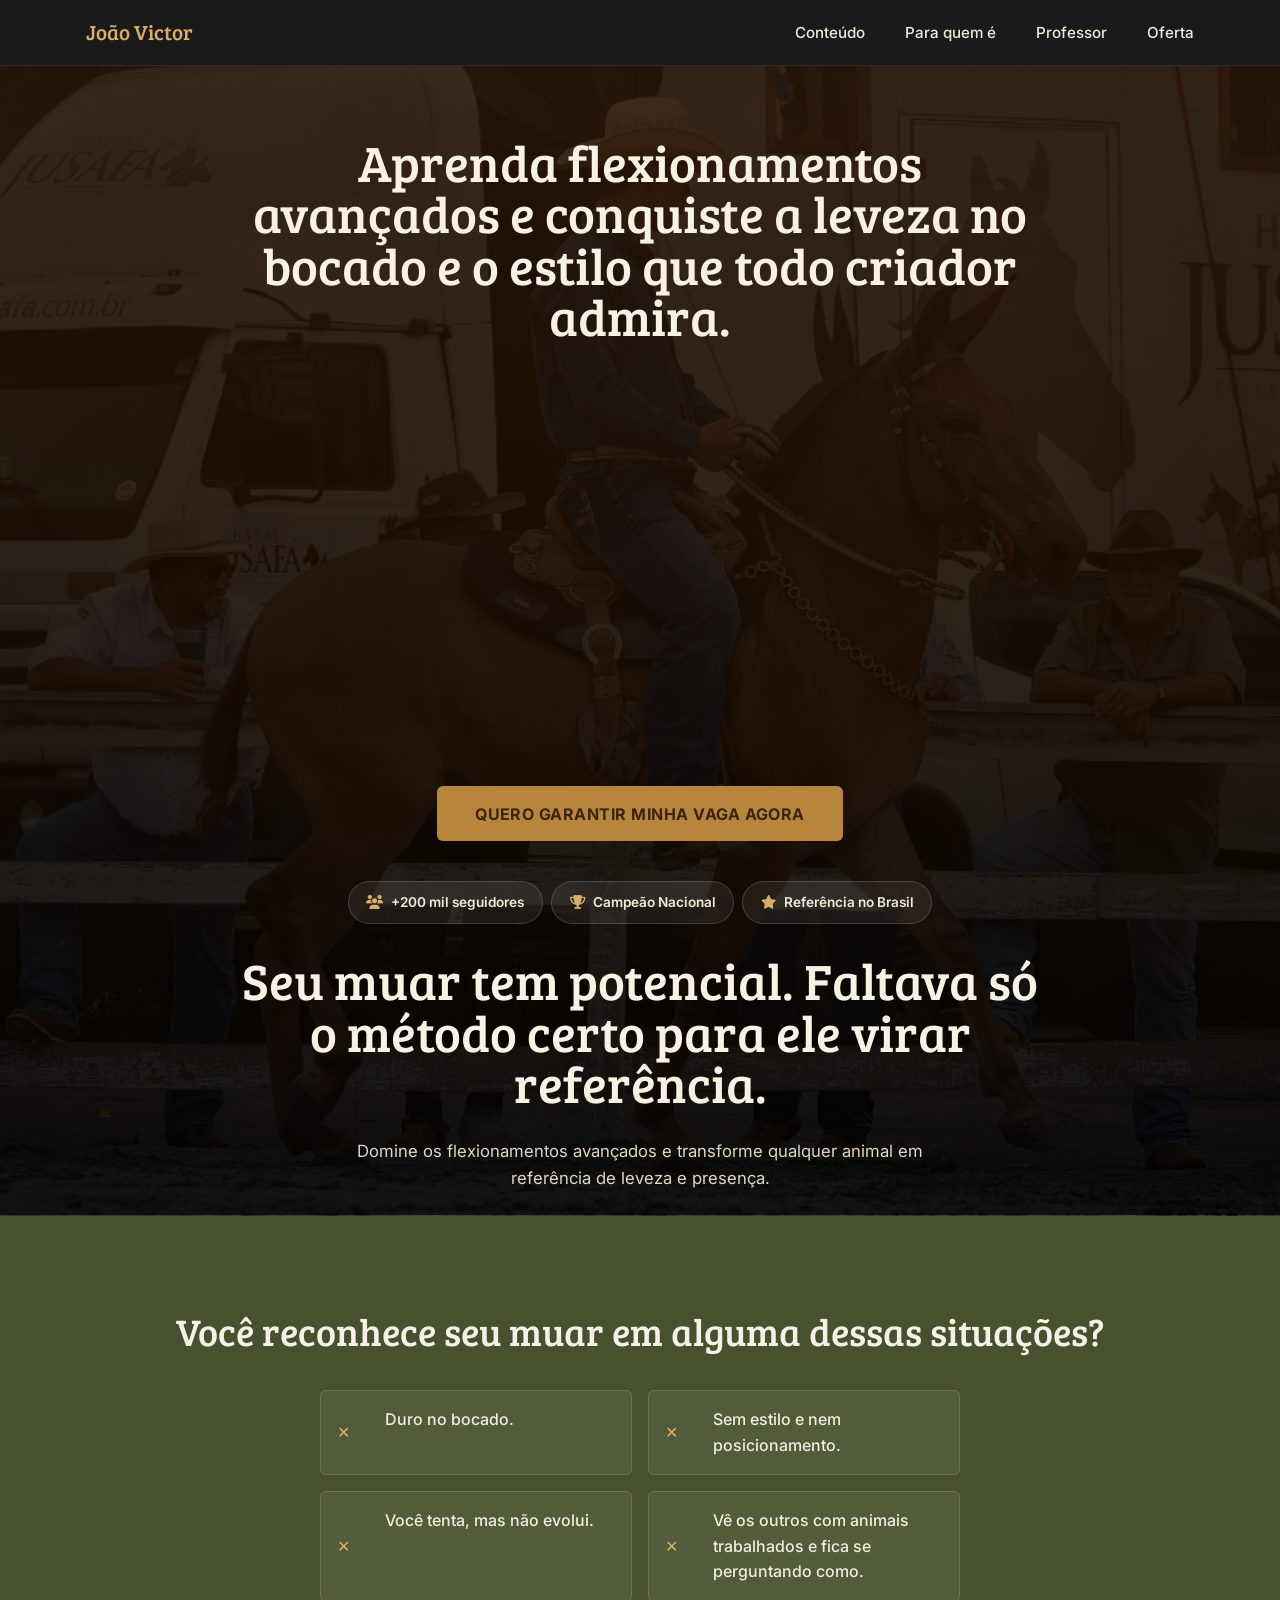
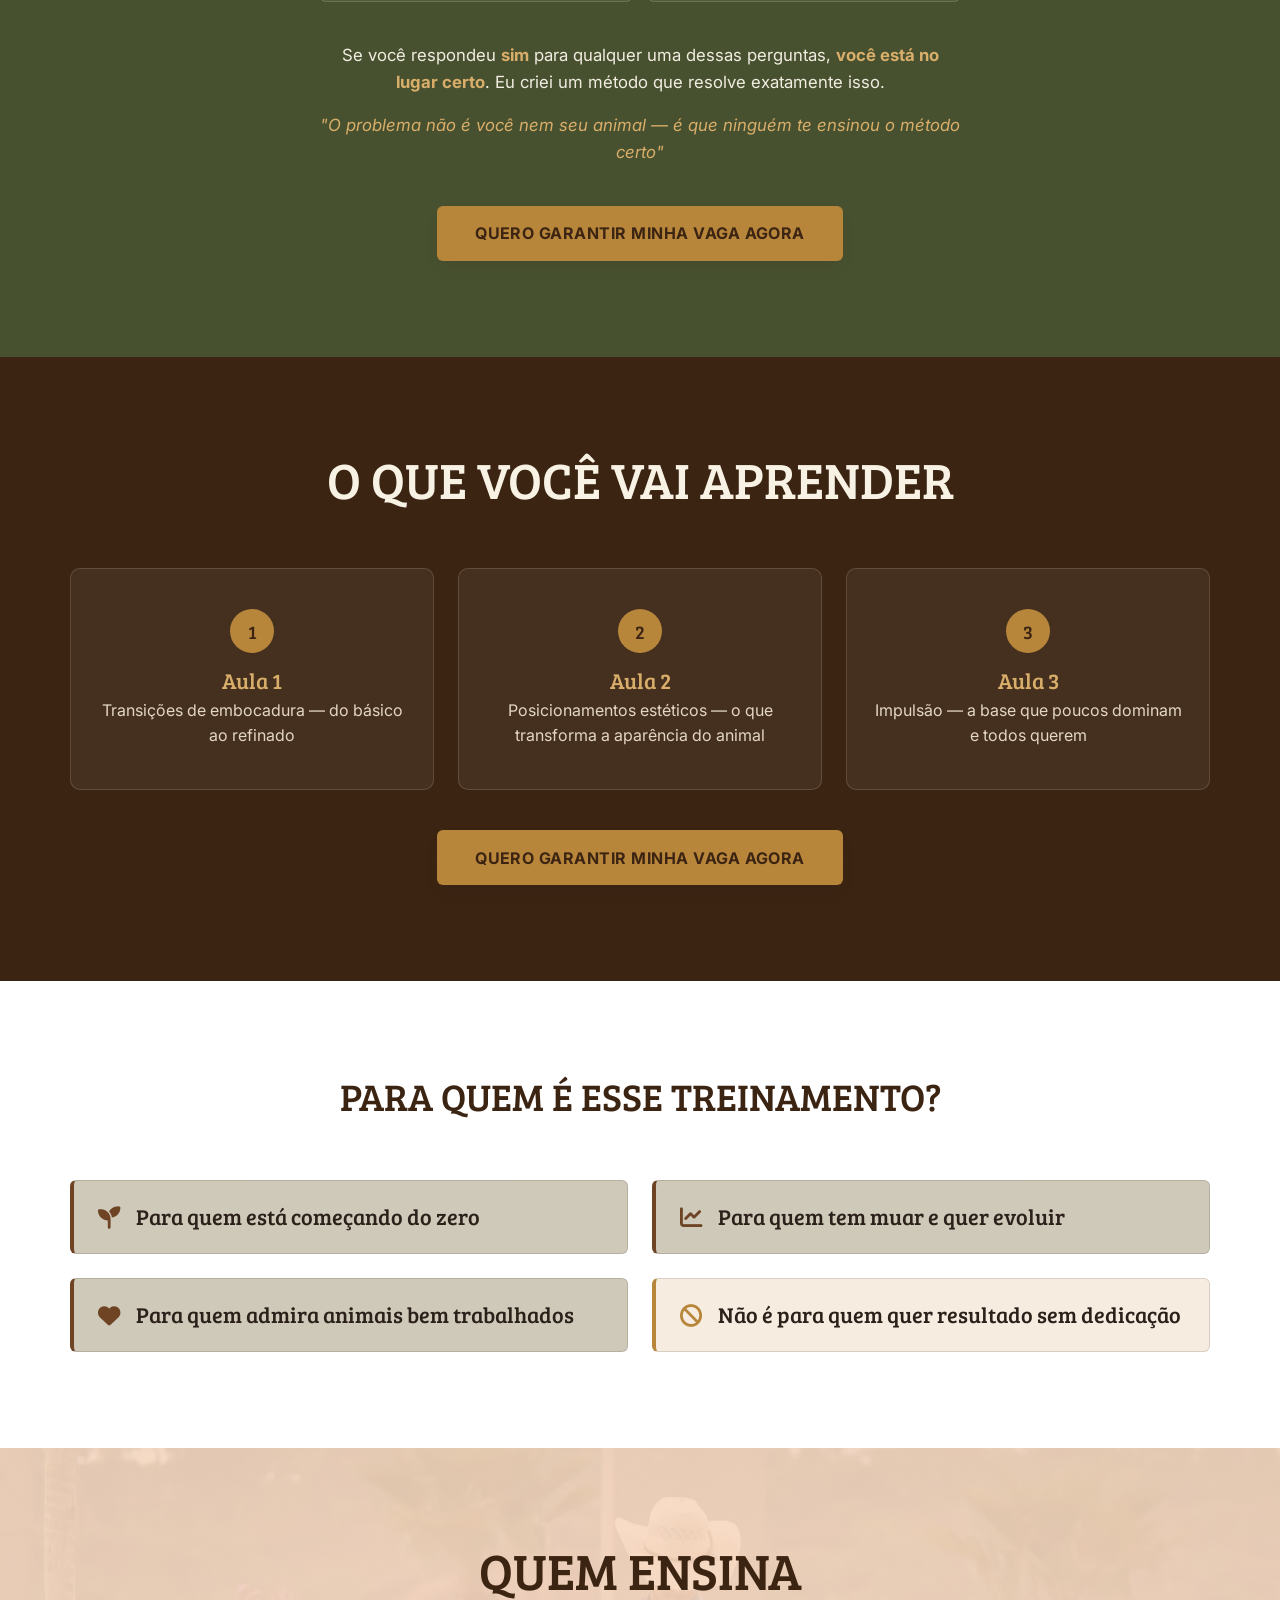
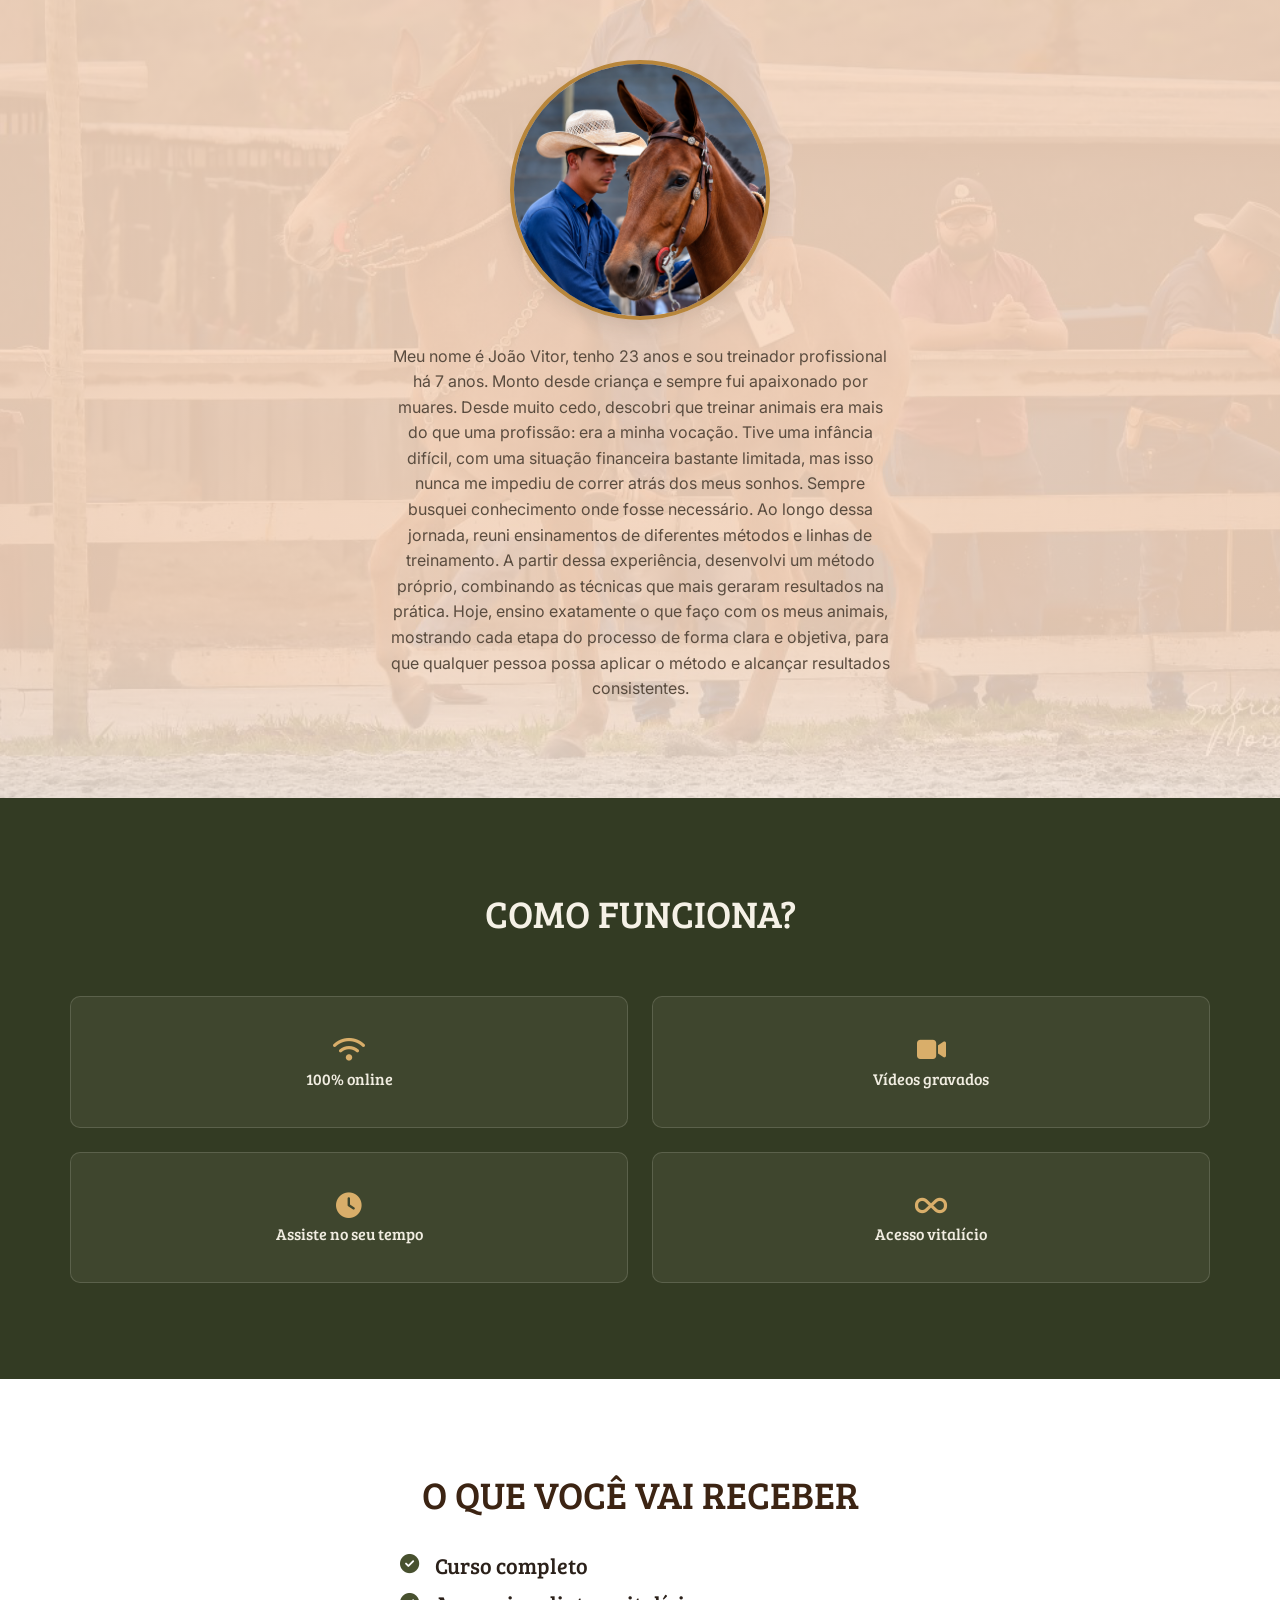
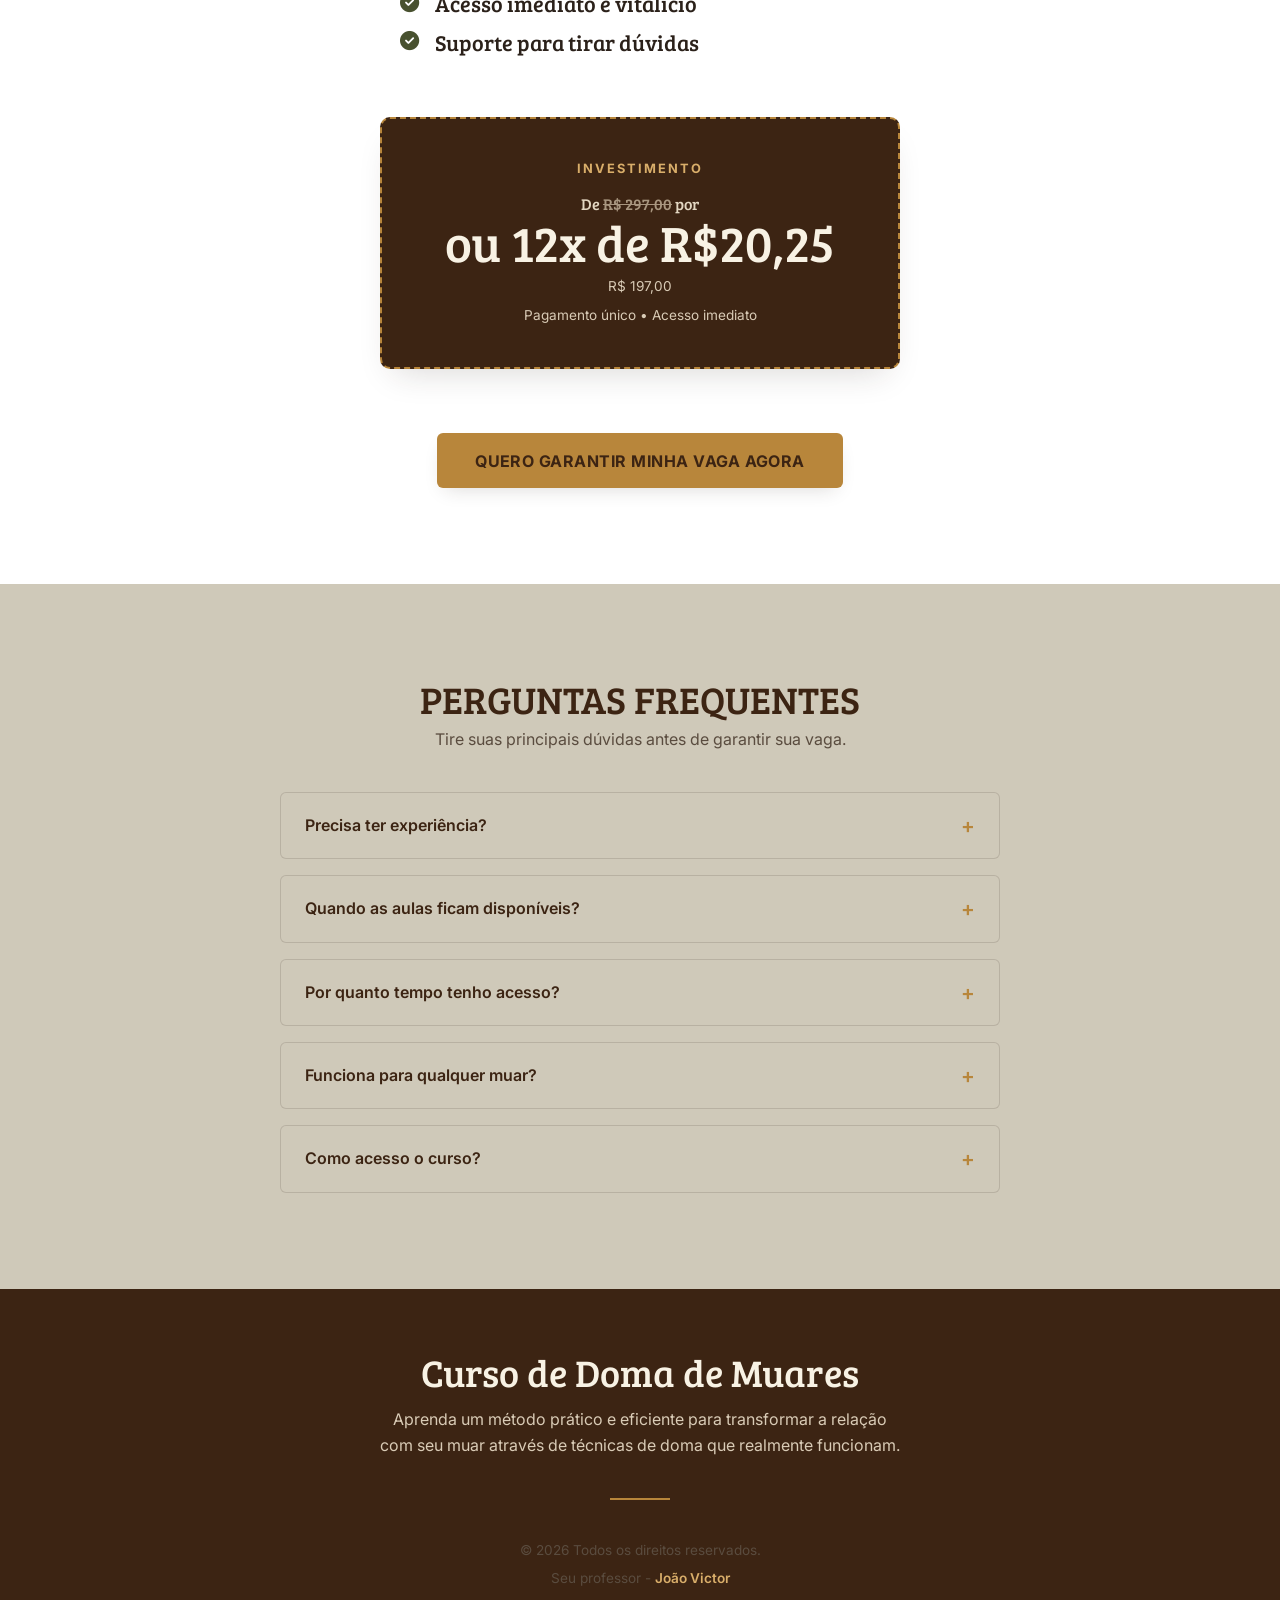
==== inicio/index.html @ e7dac936 "Renomeia pasta para inicio" ====
<!DOCTYPE html>
<html lang="pt-BR">
<head>
    <meta charset="UTF-8">
    <meta name="viewport" content="width=device-width, initial-scale=1.0">
    
    <!-- Meta Pixel Code -->
<script>
!function(f,b,e,v,n,t,s)
{if(f.fbq)return;n=f.fbq=function(){n.callMethod?
n.callMethod.apply(n,arguments):n.queue.push(arguments)};
if(!f._fbq)f._fbq=n;n.push=n;n.loaded=!0;n.version='2.0';
n.queue=[];t=b.createElement(e);t.async=!0;
t.src=v;s=b.getElementsByTagName(e)[0];
s.parentNode.insertBefore(t,s)}(window, document,'script',
'https://connect.facebook.net/en_US/fbevents.js');

fbq('init', '1268262688657595');
fbq('track', 'PageView');
</script>

<noscript>
<img height="1" width="1" style="display:none"
src="https://www.facebook.com/tr?id=1268262688657595&ev=PageView&noscript=1"/>
</noscript>
<!-- End Meta Pixel Code -->

    <title>EVOLUÇÃO DOS FLEXIONAMENTOS AVANÇADOS
</title>
    <link rel="preconnect" href="https://fonts.googleapis.com">
    <link rel="preconnect" href="https://fonts.gstatic.com" crossorigin>
    <link href="https://fonts.googleapis.com/css2?family=Bree+Serif&family=Inter:wght@400;500;600;700&display=swap" rel="stylesheet">
    <link rel="stylesheet" href="style.css">
    <script src="jv.js" defer></script>
    <link rel="stylesheet" href="https://cdnjs.cloudflare.com/ajax/libs/font-awesome/6.7.2/css/all.min.css">
</head>

<!-- PROJETO ORIGINAL -->

<body>

    <header>
        <nav class="navbar">
            <a href="#" class="logo">João Victor</a>

            <button class="menuBotao">
                <i class="fa-solid fa-bars"></i>
            </button>

            <ul class="menu">
                <li><a href="#conteudo">Conteúdo</a></li>
                <li><a href="#publico">Para quem é</a></li>
                <li><a href="#professor">Professor</a></li>
                <li><a href="#oferta">Oferta</a></li>
            </ul>
        </nav>       
    </header>

    <main>
        <!-- PRIMEIRA SESSÃO -->
        <section id="header">

            <h1>Aprenda flexionamentos avançados e conquiste a leveza no bocado e o estilo que todo criador admira.</h1>

            <iframe 
    width="560"
    height="315"
    src="https://www.youtube.com/embed/HtVXylpu36o?si=lAA9pF9Z-esgSmFX"
    title="YouTube video player"
    frameborder="0"
    allow="accelerometer; autoplay; clipboard-write; encrypted-media; gyroscope; picture-in-picture; web-share"
    referrerpolicy="strict-origin-when-cross-origin"
    allowfullscreen>
</iframe>

            <button class="botao"><a href="https://payfast.greenn.com.br/redirect/282003" target="_blank" rel="noopener noreferrer">QUERO GARANTIR MINHA VAGA AGORA</a></button>

            <ul id="conquistas">
                <li class="autoridade">
                    <i class="fa-solid fa-users"></i>
                    +200 mil seguidores
                </li>

                <li class="autoridade">
                    <i class="fa-solid fa-trophy"></i>
                    Campeão Nacional
                </li>

                <li class="autoridade">
                    <i class="fa-solid fa-star"></i>
                    Referência no Brasil
                </li>
            </ul>

            <h1>Seu muar tem potencial. Faltava só o método certo para ele virar referência.</h1>

            <p>Domine os flexionamentos avançados e transforme qualquer animal em referência de leveza e presença.</p>
        </section>

        <!-- SEGUNDA SESSÃO -->
        <section id="dor">
            <h2>Você reconhece seu muar em alguma dessas situações?</h2>

            <div>
                <ul id="dores">
                    <li class="dores">Duro no bocado.</li>
                    <li class="dores">Sem estilo e nem posicionamento.</li>
                    <li class="dores">Você tenta, mas não evolui.</li>
                    <li class="dores">Vê os outros com animais trabalhados e fica se perguntando como.</li>
                </ul>

                <p class="se">Se você respondeu <strong class="forte">sim</strong> para qualquer uma dessas perguntas, <strong class="forte">você está no lugar certo</strong>. Eu criei um método que resolve exatamente isso.</p>

                <P class="se">"O problema não é você nem seu animal — é que ninguém te ensinou o método certo"</P>

                <button class="botao"><a href="https://payfast.greenn.com.br/redirect/282003" target="_blank" rel="noopener noreferrer">QUERO GARANTIR MINHA VAGA AGORA</a></button>

            </div>
        </section>

        <!-- SESSÃO 3 -->
         

         <!-- SESSÃO 4 -->
          <section id="conteudo">
            <h1>O QUE VOCÊ VAI APRENDER</h1>

            <!-- <p>Lorem ipsum dolor sit amet consectetur adipisicing elit. Laborum nisi dolorum dolore officia quia tenetur saepe ex repudiandae possimus ea, repellat est sequi iusto commodi mollitia hic praesentium dicta inventore.</p> -->

            <ul id="conteudoCurso">
                <li class="conteudo">
                    <h3>Aula 1</h3>
                    <p>Transições de embocadura — do básico ao refinado</p>
                </li>

                <li class="conteudo">
                    <h3>Aula 2</h3>
                    <p>Posicionamentos estéticos — o que transforma a aparência do animal</p>
                
                <li class="conteudo">
                    <h3>Aula 3</h3>
                    <p>Impulsão — a base que poucos dominam e todos querem</p>
                </li>

                <!-- <h1>E o resultado no seu muar vai ser:</h1>

                <li class="conteudo">
                    
                    <p>Leveza no bocado — respondendo ao mínimo toque</p>
                </li>

                <li class="conteudo">
                    
                    <p>Estilo — aquele que você sempre invejou nos outros</p>
                </li> -->

            </ul>

            <button class="botao"><a href="https://payfast.greenn.com.br/redirect/282003" target="_blank" rel="noopener noreferrer">QUERO GARANTIR MINHA VAGA AGORA</a></button>
          </section>

          <!-- SESSÃO 5 -->
        <section id="publico">
            <h2>PARA QUEM É ESSE TREINAMENTO?</h2>

            <ul class="listaPublico">
                <li class="publicoAlvo">

                    <i class="fa-solid fa-seedling"></i>

                    <div class="cabecalhoPublico">
                        <h3>Para quem está começando do zero</h3>
                        
                    </div>
                </li>

                <li class="publicoAlvo">

                    <i class="fa-solid fa-chart-line"></i>

                    <div class="cabecalhoPublico">
                        <h3>Para quem tem muar e quer evoluir</h3>
                        
                    </div>
                </li>

                <li class="publicoAlvo">

                    <i class="fa-solid fa-heart"></i>

                    <div class="cabecalhoPublico">
                        <h3>Para quem admira animais bem trabalhados</h3>
                        
                    </div>
                </li>

                <li class="publicoAlvo">

                    <i class="fa-solid fa-ban"></i>

                    <div class="cabecalhoPublico">
                        <h3> Não é para quem quer resultado sem dedicação</h3>
                        
                    </div>
                </li>
            </ul>
        </section>

        <!-- SESSAO 6 -->
         <section id="professor">
            <h1>QUEM ENSINA</h1>

                <img src="fotos/fotoPerfil.png" alt="Foto do Professor João Victor..">

                <p>Meu nome é João Vitor, tenho 23 anos e sou treinador profissional há 7 anos. Monto desde criança e sempre fui apaixonado por muares. Desde muito cedo, descobri que treinar animais era mais do que uma profissão: era a minha vocação.

                Tive uma infância difícil, com uma situação financeira bastante limitada, mas isso nunca me impediu de correr atrás dos meus sonhos. Sempre busquei conhecimento onde fosse necessário.

                Ao longo dessa jornada, reuni ensinamentos de diferentes métodos e linhas de treinamento. A partir dessa experiência, desenvolvi um método próprio, combinando as técnicas que mais geraram resultados na prática.

                Hoje, ensino exatamente o que faço com os meus animais, mostrando cada etapa do processo de forma clara e objetiva, para que qualquer pessoa possa aplicar o método e alcançar resultados consistentes.</p>

         </section>

         <section id="comoFunciona">
         <h2>COMO FUNCIONA?</h2>

            <ul class="listaPublico2">
                <li class="publicoAlvo2">

                    <i class="fa-solid fa-wifi"></i>

                    <div class="cabecalhoPublico2">
                        <h3>100% online</h3>
                    </div>
                </li>

                <li class="publicoAlvo2">

                    <i class="fa-solid fa-video"></i>

                    <div class="cabecalhoPublico2">
                        <h3>Vídeos gravados</h3>
                        
                    </div>
                </li>

                <li class="publicoAlvo2">

                    <i class="fa-solid fa-clock"></i>

                    <div class="cabecalhoPublico2">
                        <h3>Assiste no seu tempo</h3>
                        
                    </div>
                </li>

                <li class="publicoAlvo2">

                    <i class="fa-solid fa-infinity"></i>

                    <div class="cabecalhoPublico2">
                        <h3> Acesso vitalício</h3>
                        
                    </div>
                </li>
            </ul>
        </section>

        <!-- SESSÃO 7 - OFERTA -->

        <section id="oferta">

    <h2>O QUE VOCÊ VAI RECEBER</h2>

    <ul id="listaOferta">
        <li class="ofertaConteudo">
            <i class="fa-solid fa-circle-check"></i>
            <h3>Curso completo</h3>
        </li>

        <li class="ofertaConteudo">
            <i class="fa-solid fa-circle-check"></i>
            <h3>Acesso imediato e vitalício</h3>
        </li>

        <li class="ofertaConteudo">
            <i class="fa-solid fa-circle-check"></i>
            <h3>Suporte para tirar dúvidas</h3>
        </li>
    </ul>

    <div class="preco">

        <p class="textoPreco">INVESTIMENTO</p>

        <h3>
            De <span class="precoAntigo">R$ 297,00</span>
            por
        </h3>

        <h1>ou 12x de R$20,25</h1>

        <p class="avista">R$ 197,00</p>

        <p class="avista">Pagamento único • Acesso imediato</p>

    </div>

    <button class="botao">
        <a href="https://payfast.greenn.com.br/redirect/282003" target="_blank" rel="noopener noreferrer">QUERO GARANTIR MINHA VAGA AGORA</a>
    </button>

</section>

<!-- SESSÃO 8 - FAQ -->

<section id="faq">

    <h2>PERGUNTAS FREQUENTES</h2>
    <p class="faqSubtitulo">
        Tire suas principais dúvidas antes de garantir sua vaga.
    </p>

    <div class="faqContainer">
        <details>
            <summary>Precisa ter experiência?</summary>
            <p>
                Não. Você não precisa ser um treinador profissional, mas é importante já ter uma noção básica de doma, pois este curso é focado na etapa de flexionamento, e não na iniciação do animal.
            </p>
        </details>

        <details>
            <summary>Quando as aulas ficam disponíveis?</summary>
            <p>
                As aulas são liberadas imediatamente após a confirmação da sua inscrição. Você receberá os dados de acesso por e-mail e também poderá assistir pelo aplicativo Greenn Club.
            </p>
        </details>

        <details>
            <summary>Por quanto tempo tenho acesso?</summary>
            <p>
                Você terá acesso ao curso por 1 ano, podendo assistir e revisar as aulas quantas vezes quiser, no seu ritmo.
            </p>
        </details>

        <details>
            <summary>Funciona para qualquer muar?</summary>
            <p>
                Sim. As técnicas podem ser aplicadas em muares e equinos. Durante o curso, você entenderá como adaptar o método às características de cada animal.
            </p>
        </details>

        <details>
            <summary>Como acesso o curso?</summary>
            <p>
                Após a confirmação da inscrição, você receberá um e-mail com todas as instruções de acesso. Também poderá acessar o conteúdo pelo aplicativo Greenn Club, disponível para celular.
            </p>
        </details>

    </div>

</section>

    <footer>
        <footer id="footer">

    <div class="footerContainer">

        <h2>Curso de Doma de Muares</h2>

        <p class="footerDescricao">
            Aprenda um método prático e eficiente para transformar a relação com seu muar através de técnicas de doma que realmente funcionam.
        </p>

        <div class="footerLinha"></div>

        <div class="footerRodape">

            <p>© 2026 Todos os direitos reservados.</p>

            <p>
                Seu professor - 
                <span>João Victor</span>
            </p>

        </div>

    </div>

</footer>
</footer>

    </footer>
    
</body>
</html>
---- inicio/style.css ----
@charset "UTF-8";

/* ==========================================================================
   LANDING PAGE — CURSO DE DOMA DE MUARES
   Identidade visual: couro, latão (fivela/troféu) e oliva de pasto,
   sobre um fundo tom "lona/pergaminho".
   ========================================================================== */

/* --------------------------------------------------------------------------
   1. RESET BÁSICO
   Zeramos margin/padding padrão do navegador e forçamos box-sizing: border-box
   em tudo, pra que padding e border NÃO somem à largura definida em width.
   Isso evita 90% dos "por que meu elemento estourou o container?" do dia a dia.
   -------------------------------------------------------------------------- */
*,
*::before,
*::after {
  box-sizing: border-box;
  margin: 0;
  padding: 0;
}

html {
  scroll-behavior: smooth;
}

/* Respeita quem desativou animações no sistema operacional (acessibilidade) */
@media (prefers-reduced-motion: reduce) {
  html {
    scroll-behavior: auto;
  }
  *,
  *::before,
  *::after {
    animation-duration: 0.01ms !important;
    transition-duration: 0.01ms !important;
  }
}

/* --------------------------------------------------------------------------
   2. TOKENS DE DESIGN (custom properties)
   Tudo que se repete no site nasce aqui. Trocar a identidade visual inteira
   deveria significar mexer só nesse bloco.
   -------------------------------------------------------------------------- */
:root {
  /* Paleta */
  --cor-fundo: #ffffff;          /* lona/pergaminho — fundo geral */ 
  --cor-fundo-card: #cfc9b9;     /* cartão levemente mais claro que o fundo */
  --cor-texto: #2b211a;          /* quase-preto quente, não #000 puro */
  --cor-texto-suave: #5a4c3f;

  --cor-couro: #6e4425;          /* marca — botões, títulos de destaque */
  --cor-couro-escuro: #3c2413;   /* seções escuras, header, footer */
  --cor-couro-claro: #8a5c37;

  --cor-latao: #b8863b;          /* fivela/troféu — accent, hover, ícones */
  --cor-latao-claro: #d9ae6a;

  --cor-oliva: #48512f;          /* pasto — seções secundárias */
  --cor-oliva-escura: #333b23;

  --cor-borda: rgba(43, 33, 26, 0.14);
  --cor-sombra: rgba(43, 33, 26, 0.18);

  /* Tipografia */
  --fonte-titulo: "Bree Serif", serif;
  --fonte-corpo: "Inter", system-ui, sans-serif;

  /* Escala de espaçamento (múltiplos de 4px — padrão de mercado) */
  --esp-1: 0.5rem;
  --esp-2: 1rem;
  --esp-3: 1.5rem;
  --esp-4: 2.5rem;
  --esp-5: 4rem;
  --esp-6: 6rem;

  /* Layout */
  --largura-maxima: 1140px;
  --raio: 10px;
  --raio-pequeno: 6px;
}

/* --------------------------------------------------------------------------
   3. ESTILOS GLOBAIS
   -------------------------------------------------------------------------- */
body {
  font-family: var(--fonte-corpo);
  background-color: var(--cor-fundo);
  color: var(--cor-texto);
  line-height: 1.6;
  -webkit-font-smoothing: antialiased;
}

h1,
h2,
h3 {
  font-family: var(--fonte-titulo);
  line-height: 1;
  font-weight: 400; /* Bree Serif já é "cheia", peso 700 fica pesado demais */
}

/* clamp(mínimo, ideal, máximo) = tipografia fluida.
   O navegador escolhe o valor "ideal" (baseado no viewport, vw),
   mas nunca deixa passar do mínimo nem do máximo.
   Resultado: título grande no desktop, legível no celular, sem media query. */
h1 {
  font-size: clamp(1.9rem, 4.5vw + 1rem, 3.2rem);
}

h2 {
  font-size: clamp(1.5rem, 3vw + 1rem, 2.4rem);
  text-align: center;
}

h3 {
  font-size: clamp(1.1rem, 1.5vw + 0.6rem, 1.4rem);
}

p {
  color: var(--cor-texto-suave);
}

img {
  max-width: 100%;
  display: block;
}

ul {
  list-style: none;
}

a {
  text-decoration: none;
  color: inherit;
}

/* Foco visível pra quem navega pelo teclado — item de acessibilidade
   que muita landing page profissional esquece. */
a:focus-visible,
button:focus-visible,
summary:focus-visible {
  outline: 3px solid var(--cor-latao);
  outline-offset: 3px;
}

section {
  padding: var(--esp-6) var(--esp-2);
}

/* Container central reutilizável — em vez de repetir max-width em cada
   seção, qualquer filho direto de <section> herda o alinhamento. */
section > * {
  max-width: var(--largura-maxima);
  margin-left: auto;
  margin-right: auto;
}

/* Elementos de grid/flex precisam sobrescrever o "width automático"
   do parágrafo acima — por isso redeclaramos width: 100% aqui. */
section ul,
section .faqContainer,
.preco {
  width: 100%;
}

/* --------------------------------------------------------------------------
   4. BOTÃO PRINCIPAL (.botao)
   Reaproveitado em 5 lugares da página — por isso é uma classe, não um id.
   -------------------------------------------------------------------------- */

/* @keyframes descreve os "quadros-chave" da animação: em 0% e 100%
   (início e fim, que são o mesmo estado — por isso o loop fica suave,
   sem "pulo"), o botão está no tamanho normal e com brilho fraco.
   Em 50% (meio do ciclo), ele cresce 3,5% e o brilho fica mais forte.
   O navegador interpola sozinho todos os quadros entre esses pontos. */
@keyframes pulsarBotao {
  0%,
  100% {
    transform: scale(1);
    box-shadow:
      0 8px 20px -8px var(--cor-sombra),
      0 0 0 0 rgba(184, 134, 59, 0.45);
  }
  50% {
    transform: scale(1.035);
    box-shadow:
      0 8px 20px -8px var(--cor-sombra),
      0 0 22px 6px rgba(184, 134, 59, 0.5);
  }
}

.botao {
  display: block;
  width: fit-content;
  margin: var(--esp-4) auto 0;
  padding: 1.1rem 2.4rem;
  background-color: var(--cor-latao);
  color: var(--cor-couro-escuro);
  font-family: var(--fonte-corpo);
  font-weight: 700;
  font-size: 1rem;
  letter-spacing: 0.03em;
  text-transform: uppercase;
  border: none;
  border-radius: var(--raio-pequeno);
  cursor: pointer;
  box-shadow: 0 8px 20px -8px var(--cor-sombra);
  transition: transform 0.15s ease, background-color 0.15s ease;

  /* nome-da-animação | duração | curva de aceleração | repetição.
     "infinite" mantém o loop rodando pra sempre, sem precisar de JS. */
  animation: pulsarBotao 2.4s ease-in-out infinite;
}

.botao:hover {
  background-color: var(--cor-latao-claro);
  transform: translateY(-2px);
  /* Pausa o pulso automático enquanto o mouse está em cima — evita
     o "scale" da animação brigar com o "translateY" do hover ao
     mesmo tempo, o que deixaria o movimento tremido. */
  animation-play-state: paused;
}

.botao:active {
  transform: translateY(0);
}


/* --------------------------------------------------------------------------
   5. CABEÇALHO / NAVBAR
   -------------------------------------------------------------------------- */
header {
  position: sticky;
  top: 0;
  z-index: 100;
  background-color: rgb(26, 26, 26);
  border-bottom: 1px solid rgba(255, 255, 255, 0.08);
}

.navbar {
  max-width: var(--largura-maxima);
  margin: 0 auto;
  display: flex;
  align-items: center;
  justify-content: space-between;
  padding: var(--esp-2) var(--esp-2);
}

.logo {
  font-family: var(--fonte-titulo);
  font-size: 1.3rem;
  color: var(--cor-latao-claro);
}

.menu {
  display: flex;
  gap: var(--esp-4);
}

.menu a {
  color: #f1e9da;
  font-size: 0.95rem;
  font-weight: 500;
  position: relative;
  padding-bottom: 4px;
}

/* Sublinhado animado — sobe da esquerda pra direita no hover.
   transform: scaleX() é mais performático que animar width. */
.menu a::after {
  content: "";
  position: absolute;
  left: 0;
  bottom: 0;
  width: 100%;
  height: 2px;
  background-color: var(--cor-latao);
  transform: scaleX(0);
  transform-origin: left;
  transition: transform 0.25s ease;
}

.menu a:hover::after {
  transform: scaleX(1);
}

.menuBotao {
  display: none; /* some no desktop, aparece no mobile lá embaixo */
  background: none;
  border: none;
  color: #f1e9da;
  font-size: 1.4rem;
  cursor: pointer;
}

/* --------------------------------------------------------------------------
   6. SEÇÃO 1 — HERO (#header)
   -------------------------------------------------------------------------- */
#header {
    background:
        linear-gradient(
        180deg,
        rgba(39, 19, 3, 0.9) 5%,
        rgba(0, 0, 0, 0.9) 100%
    ),
        url("fotos/jv\ foto\ \(2\).jpeg");

    background-size: cover;
    background-position: center;
    background-repeat: no-repeat;

    text-align: center;
}
   
#header {
  /* background: linear-gradient(180deg, var(--cor-couro-escuro) 0%, var(--cor-couro) 100%); */
  padding-top: var(--esp-4);
  padding-bottom: var(--esp-3);
  text-align: center;
}

#header h1 {
  color: #f8f2e4;
  max-width: 820px;
  margin: 30px auto;
}

#header p {
  max-width: 640px;
  margin: var(--esp-3) auto 0;
  color: #e3d7c2;
  font-size: 1.05rem;
}

#conquistas {
  display: flex;
  flex-wrap: wrap;
  justify-content: center;
  gap: var(--esp-1);
  margin-top: var(--esp-4);
}

.autoridade {
  display: flex;
  align-items: center;
  gap: 0.5rem;
  padding: 0.6rem 1.1rem;
  background-color: rgba(255, 255, 255, 0.07);
  border: 1px solid rgba(255, 255, 255, 0.15);
  border-radius: 999px;
  color: #f1e9da;
  font-size: 0.85rem;
  font-weight: 600;
}

.autoridade i {
  color: var(--cor-latao-claro);
}

/* --------------------------------------------------------------------------
   7. SEÇÃO 2 — DOR (#dor)
   -------------------------------------------------------------------------- */
#dor {
  background-color: var(--cor-oliva);
  text-align: center;
}

#dor h2 {
  color: #f5f1e6;
}

#dor > div {
  margin-top: var(--esp-4);
}

/* Lista de "dores": cada item vira um cartão com um "x" de couro,
   como uma etiqueta de correção. */
#dor #dores {
  display: grid;
  grid-template-columns: 1fr;
  gap: var(--esp-2);
  max-width: 640px;
  margin: 0 auto;
  text-align: left;
}

.dores {
  background-color: rgba(250, 246, 236, 0.06);
  border: 1px solid rgba(250, 246, 236, 0.15);
  border-radius: var(--raio-pequeno);
  padding: var(--esp-2) var(--esp-3);
  color: #f1ede1;
  font-weight: 500;
  position: relative;
  padding-left: var(--esp-5);
}

.dores::before {
  content: "\2715"; /* × unicode — evita depender de ícone externo aqui */
  position: absolute;
  left: var(--esp-2);
  top: 50%;
  transform: translateY(-50%);
  color: var(--cor-latao-claro);
  font-weight: 700;
}

.se {
  max-width: 640px;
  margin: var(--esp-4) auto 0;
  color: #f1ede1;
  font-size: 1.05rem;
}

.se + .se {
  margin-top: var(--esp-2);
  font-style: italic;
  color: var(--cor-latao-claro);
}

.forte {
  color: var(--cor-latao-claro);
}

/* --------------------------------------------------------------------------
   8. SEÇÃO 3 — PROFESSOR (#professor)
   Flexbox em coluna: título, foto, vídeo, texto e checklist empilhados
   e centralizados, em qualquer tamanho de tela.
   -------------------------------------------------------------------------- */
#professor {
    max-width: 100%;
    margin-left: auto;
    margin-right: auto;

    display: flex;
    flex-direction: column;
    align-items: center;
    gap: var(--esp-3);

    text-align: center;

    background:
        linear-gradient(
            180deg,
            rgba(247, 216, 192, 0.9) 80%,
            rgba(255, 240, 227, 0.8) 100%
        ),
        url("fotos/jv\ foto\ \(4\).jpeg");

    background-size: cover;
    background-position: center top;
    background-repeat: no-repeat;
}


#professor h1 {
  text-align: center;
  color: var(--cor-couro-escuro);
  margin-bottom: var(--esp-4);
}


/* Foto e vídeo compartilham a mesma largura máxima — assim ficam
   alinhados quando empilhados em coluna, tanto no mobile quanto
   dentro da coluna de mídia do desktop. */
#professor img {
  width: 100%;
  max-width: 260px;
  aspect-ratio: 1 / 1;
  object-fit: cover;
  border-radius: 50%;
  border: 4px solid var(--cor-latao);
  box-shadow: 0 12px 24px -10px var(--cor-sombra);
}

/* Largura do vídeo do YouTube definida aqui: no máximo 400px,
   mas encolhe em telas menores (width: 100%) sem nunca esticar
   além disso. aspect-ratio mantém a proporção 16:9 mesmo mudando
   de largura, então nunca fica achatado ou espichado. */
#header iframe {
  width: 100%;
  max-width: 600px;
  aspect-ratio: 16 / 9;
  height: auto;
  border-radius: var(--raio);
  border: none;
  box-shadow: 0 12px 24px -10px var(--cor-sombra);
  margin-top: 30px;
}

#professor > p {
  max-width: 500px;
  text-align: center;
}

#professor #dores {
  display: grid;
  grid-template-columns: repeat(2, 1fr);
  gap: var(--esp-2);
  max-width: 500px;
  width: 100%;
}

.dores2 {
  background-color: var(--cor-fundo-card);
  border: 1px solid var(--cor-borda);
  border-radius: var(--raio-pequeno);
  padding: var(--esp-2);
  text-align: center;
  font-weight: 600;
  font-size: 0.9rem;
  color: var(--cor-couro-escuro);
  position: relative;
  padding-top: var(--esp-3);
}

.dores2::before {
  content: "\2713"; /* check unicode */
  display: block;
  color: #ffffff;
  background-color: var(--cor-oliva);
  width: 24px;
  height: 24px;
  line-height: 24px;
  border-radius: 50%;
  margin: 0 auto 0.5rem;
  font-size: 0.75rem;
}

/* --------------------------------------------------------------------------
   9. SEÇÃO 4 — CONTEÚDO / MÓDULOS (#conteudo)
   Aqui a numeração (Módulo 1, 2, 3) É uma sequência real do curso,
   então usar "cartões numerados" faz sentido pedagógico e visual.
   -------------------------------------------------------------------------- */
#conteudo {
  background-color: var(--cor-couro-escuro);
  text-align: center;
}

#conteudo h1 {
  color: #f8f2e4;
}

#conteudo > p {
  max-width: 620px;
  margin: var(--esp-2) auto 0;
  color: #d9cbb6;
}

#conteudoCurso {
  display: grid;
  grid-template-columns: 1fr;
  gap: var(--esp-3);
  margin-top: var(--esp-5);
}

.conteudo {
  background-color: rgba(250, 246, 236, 0.05);
  border: 1px solid rgba(250, 246, 236, 0.15);
  border-radius: var(--raio);
  padding: var(--esp-4) var(--esp-3);
  position: relative;
  overflow: hidden;
  transition: border-color 0.2s ease, transform 0.2s ease;
}

.conteudo:hover {
  border-color: var(--cor-latao);
  transform: translateY(-4px);
}

/* "Chapa de latão" com o número do módulo — o elemento-assinatura
   do design, remetendo a placa de identificação/troféu.
   counter-increment conta automaticamente os itens .conteudo,
   então se você adicionar um Módulo 4 no HTML, o número "4"
   aparece sozinho, sem precisar tocar no CSS. */
#conteudoCurso {
  counter-reset: modulo;
}

.conteudo {
  counter-increment: modulo;
}

.conteudo::before {
  content: counter(modulo);
  display: flex;
  align-items: center;
  justify-content: center;
  width: 44px;
  height: 44px;
  margin: 0 auto var(--esp-2);
  border-radius: 50%;
  background-color: var(--cor-latao);
  color: var(--cor-couro-escuro);
  font-family: var(--fonte-titulo);
  font-size: 1.2rem;
}

.conteudo h3 {
  color: var(--cor-latao-claro);
  margin-bottom: 0.4rem;
}

.conteudo p {
  color: #e3d7c2;
}


/* --------------------------------------------------------------------------
   10. SEÇÃO 5 — PÚBLICO (#publico)
   -------------------------------------------------------------------------- */
#publico {
  background-color: var(--cor-fundo);
}

#publico h2 {
  color: var(--cor-couro-escuro);
  margin-bottom: var(--esp-5);
}

.listaPublico {
  display: grid;
  grid-template-columns: 1fr;
  gap: var(--esp-3);
}

.publicoAlvo {
  display: flex;
  align-items: flex-start;
  gap: var(--esp-2);
  background-color: var(--cor-fundo-card);
  border: 1px solid var(--cor-borda);
  border-left: 4px solid var(--cor-couro);
  border-radius: var(--raio-pequeno);
  padding: var(--esp-3);
}

.publicoAlvo i {
  font-size: 1.4rem;
  color: var(--cor-couro);
  margin-top: 2px;
}

.cabecalhoPublico h3 {
  color: var(--cor-texto);
}

/* O quarto item ("Não é para quem...") é uma exclusão, não um convite —
   faz sentido destacá-lo visualmente de forma diferente dos outros 3. */
.publicoAlvo:last-child {
  border-left-color: var(--cor-latao);
  background-color: #f6ece0;
}

.publicoAlvo:last-child i {
  color: var(--cor-latao);
}

/* --------------------------------------------------------------------------
   11. SEÇÃO 6 — COMO FUNCIONA (#comoFunciona)
   -------------------------------------------------------------------------- */
#comoFunciona {
  background-color: var(--cor-oliva-escura);
  text-align: center;
}

#comoFunciona h2 {
  color: #f5f1e6;
  margin-bottom: var(--esp-5);
}

.listaPublico2 {
  display: grid;
  grid-template-columns: repeat(2, 1fr);
  gap: var(--esp-3);
}

.publicoAlvo2 {
  background-color: rgba(250, 246, 236, 0.06);
  border: 1px solid rgba(250, 246, 236, 0.15);
  border-radius: var(--raio);
  padding: var(--esp-4) var(--esp-2);
}

.publicoAlvo2 i {
  font-size: 1.6rem;
  color: var(--cor-latao-claro);
  margin-bottom: var(--esp-1);
}

.cabecalhoPublico2 h3 {
  color: #f1ede1;
  font-size: 1rem;
}

/* --------------------------------------------------------------------------
   12. SEÇÃO 7 — OFERTA (#oferta)
   -------------------------------------------------------------------------- */
#oferta {
  background-color: var(--cor-fundo);
  text-align: center;
}

#oferta h2 {
  color: var(--cor-couro-escuro);
  margin-bottom: var(--esp-4);
}

#listaOferta {
  display: grid;
  grid-template-columns: 1fr;
  gap: var(--esp-2);
  max-width: 480px;
  margin: 0 auto;
  text-align: left;
}

.ofertaConteudo {
  display: flex;
  align-items: center;
  gap: var(--esp-2);
  font-weight: 600;
}

.ofertaConteudo i {
  color: var(--cor-oliva);
  font-size: 1.2rem;
}

/* Cartão de preço — o "troféu" da página, por isso ganha o tratamento
   mais rico: borda de latão e cantos com "costura" tracejada,
   remetendo a uma etiqueta de couro. */
.preco {
  max-width: 520px;
  margin: var(--esp-5) auto 0;
  padding: var(--esp-4);
  background-color: var(--cor-couro-escuro);
  border-radius: var(--raio);
  border: 2px dashed var(--cor-latao);
  box-shadow: 0 16px 32px -14px var(--cor-sombra);
}

.textoPreco {
  color: var(--cor-latao-claro);
  letter-spacing: 0.15em;
  font-size: 0.8rem;
  font-weight: 700;
}

.preco h3 {
  color: #e3d7c2;
  font-size: 1rem;
  margin-top: var(--esp-2);
  font-weight: 400;
}

.precoAntigo {
  text-decoration: line-through;
  color: #a8967f;
}

.preco h1 {
  color: #f8f2e4;
  margin-top: 0.3rem;
}

.avista {
  color: #d9cbb6;
  font-size: 0.85rem;
  margin-top: var(--esp-1);
}

#oferta .botao {
  margin-top: var(--esp-5);
}

/* --------------------------------------------------------------------------
   13. SEÇÃO 8 — FAQ (#faq)
   -------------------------------------------------------------------------- */
#faq {
  background-color: var(--cor-fundo-card);
}

#faq h2 {
  color: var(--cor-couro-escuro);
}

.faqSubtitulo {
  text-align: center;
  max-width: 480px;
  margin: var(--esp-1) auto var(--esp-4);
}

.faqContainer {
  max-width: 720px;
  margin: 0 auto;
  display: flex;
  flex-direction: column;
  gap: var(--esp-2);
}

details {
  background-color: var(--cor-fundo-card);
  border: 1px solid var(--cor-borda);
  border-radius: var(--raio-pequeno);
  padding: var(--esp-2) var(--esp-3);
}

summary {
  cursor: pointer;
  font-weight: 600;
  color: var(--cor-couro-escuro);
  list-style: none; /* remove a seta padrão do navegador */
  display: flex;
  justify-content: space-between;
  align-items: center;
}

/* Some navegadores (Chrome/Safari) usam ::-webkit-details-marker
   em vez de list-style — por isso removemos os dois. */
summary::-webkit-details-marker {
  display: none;
}

summary::after {
  content: "+";
  font-size: 1.3rem;
  color: var(--cor-latao);
  transition: transform 0.2s ease;
}

/* :is(...) agrupa seletores parecidos numa linha só.
   Aqui: "quando o <details> pai estiver aberto, gire o +". */
details[open] summary::after {
  transform: rotate(45deg);
}

details p {
  margin-top: var(--esp-2);
  font-size: 0.95rem;
}

/* --------------------------------------------------------------------------
   14. RODAPÉ
   -------------------------------------------------------------------------- */
footer#footer {
  background-color: var(--cor-couro-escuro);
  padding: var(--esp-5) var(--esp-2);
}

.footerContainer {
  max-width: var(--largura-maxima);
  margin: 0 auto;
  text-align: center;
}

.footerContainer h2 {
  color: #f8f2e4;
}

.footerDescricao {
  max-width: 520px;
  margin: var(--esp-2) auto 0;
  color: #d9cbb6;
}

.footerLinha {
  width: 60px;
  height: 2px;
  background-color: var(--cor-latao);
  margin: var(--esp-4) auto;
}

.footerRodape {
  display: flex;
  flex-direction: column;
  gap: 0.4rem;
  color: #a8967f;
  font-size: 0.85rem;
}

.footerRodape span {
  color: var(--cor-latao-claro);
  font-weight: 600;
}

/* ==========================================================================
   15. REVELAÇÃO SUAVE AO ROLAR A PÁGINA
   Esta classe sozinha NÃO faz nada sozinha: ela só define os dois estados
   (escondido e visível). Quem decide QUANDO trocar de um pro outro é o
   JavaScript (IntersectionObserver), no arquivo jv.js.

   Detalhe importante de acessibilidade/robustez: nenhum elemento do HTML
   nasce com a classe "reveal" — é o próprio JS que a adiciona. Ou seja,
   se por qualquer motivo o JS não carregar, o conteúdo continua 100%
   visível do jeito normal, em vez de ficar invisível pra sempre.
   ========================================================================== */
.reveal {
  opacity: 0;
  transform: translateY(28px);
  transition: opacity 0.7s ease, transform 0.7s ease;
}

.reveal.visivel {
  opacity: 1;
  transform: translateY(0);
}

/* ==========================================================================
   16. RESPONSIVO — mobile-first
   Escrevemos o CSS "base" pensando no celular (uma coluna, menu escondido).
   Os breakpoints abaixo, com min-width, vão *adicionando* regras conforme
   a tela cresce. É o padrão de mercado: menos sobrescrita, mais previsível.
   ========================================================================== */

/* Tablet e acima */
@media (min-width: 640px) {
  #listaOferta {
    grid-template-columns: repeat(1, 1fr);
  }
}

/* Desktop pequeno */
@media (min-width: 768px) {
  #dor #dores,
  #conteudoCurso,
  .listaPublico {
    grid-template-columns: repeat(2, 1fr);
  }
}

/* Desktop — menu completo aparece, hambúrguer some */
@media (min-width: 900px) {
  #conteudoCurso {
    grid-template-columns: repeat(3, 1fr);
  }
}

/* Abaixo de 900px: vira o menu mobile */
@media (max-width: 899px) {
  .menu {
    position: absolute;
    top: 100%;
    left: 0;
    right: 0;
    flex-direction: column;
    background-color: var(--cor-couro-escuro);
    padding: var(--esp-2);
    gap: var(--esp-2);
    border-bottom: 1px solid rgba(255, 255, 255, 0.1);

    /* Escondido por padrão. O jv.js deve alternar a classe abaixo
       (ou o nome que você já usa lá) para mostrar o menu. */
    display: none;
  }

  /* Ajuste o nome desta classe para bater com o que o seu jv.js
     adiciona/remove no clique do botão hambúrguer. */
  .menu.aberto {
    display: flex;
  }

  .menuBotao {
    display: block;
  }
}
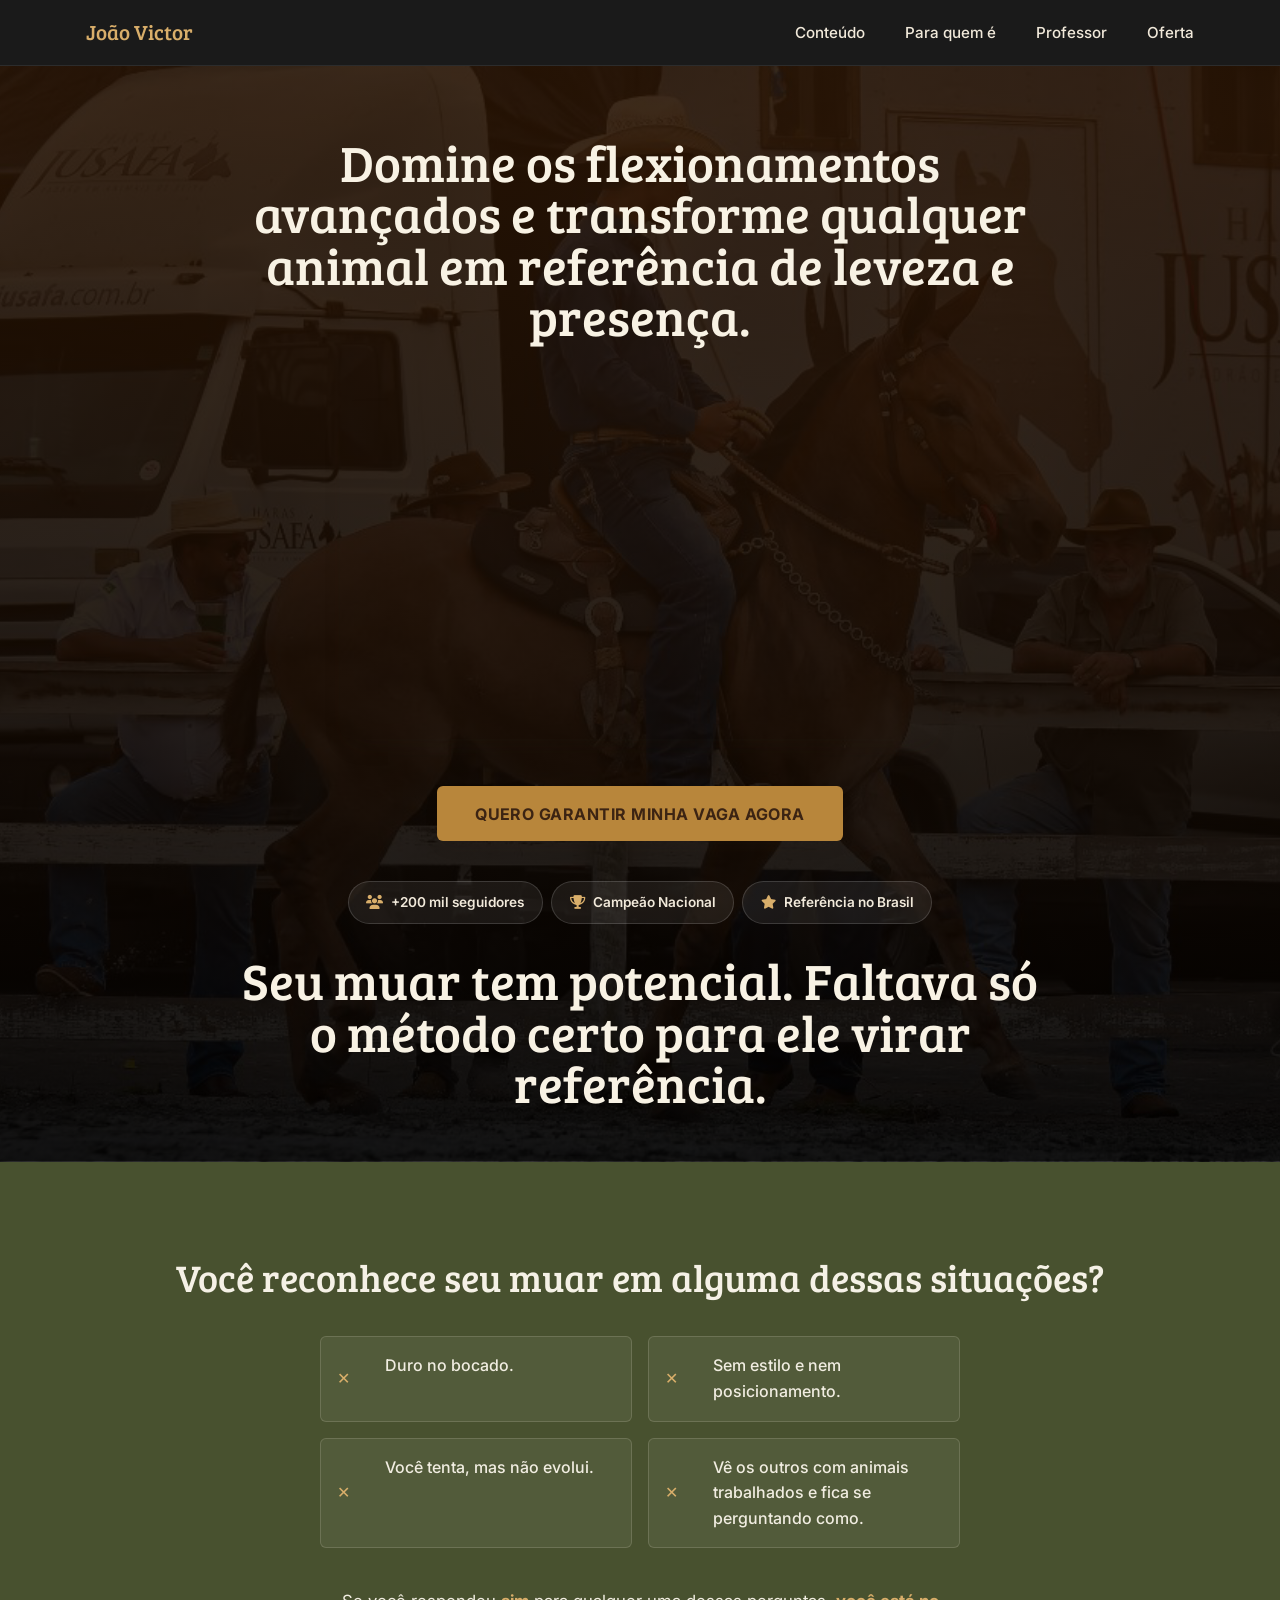
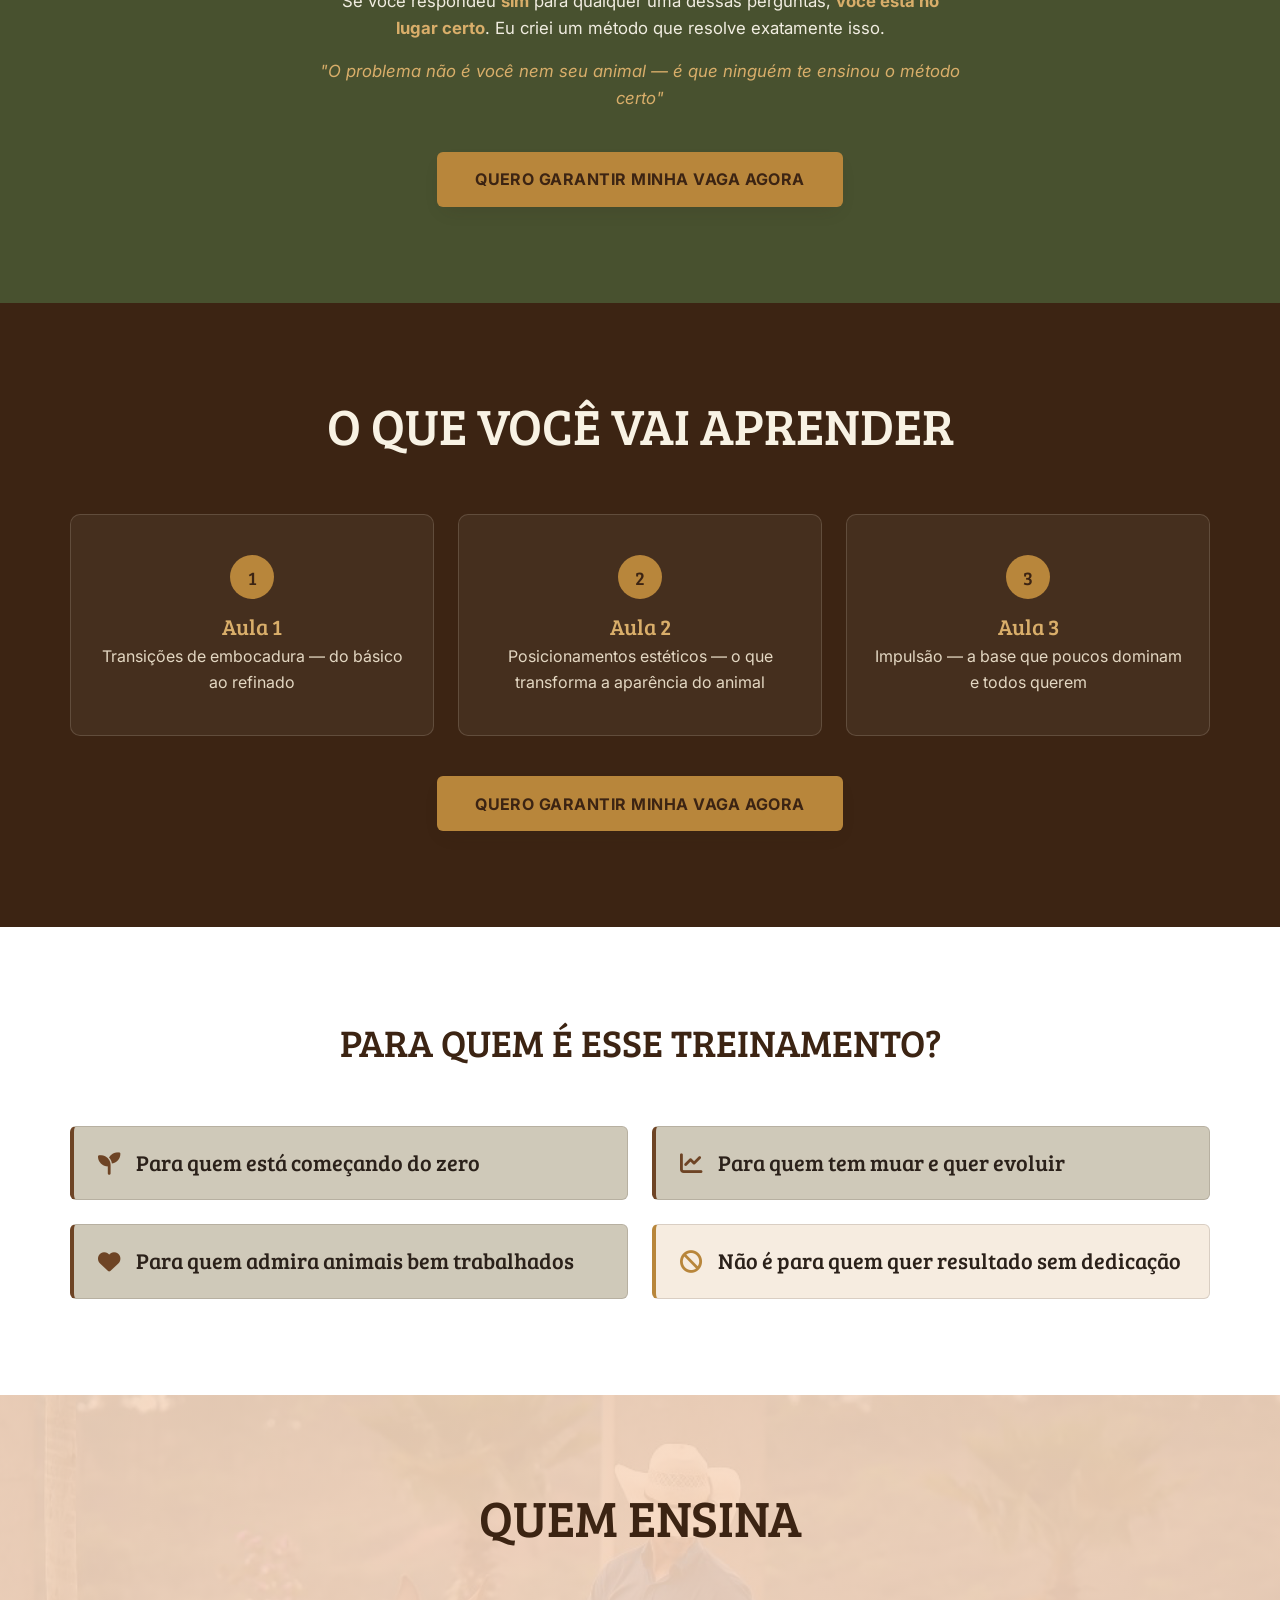
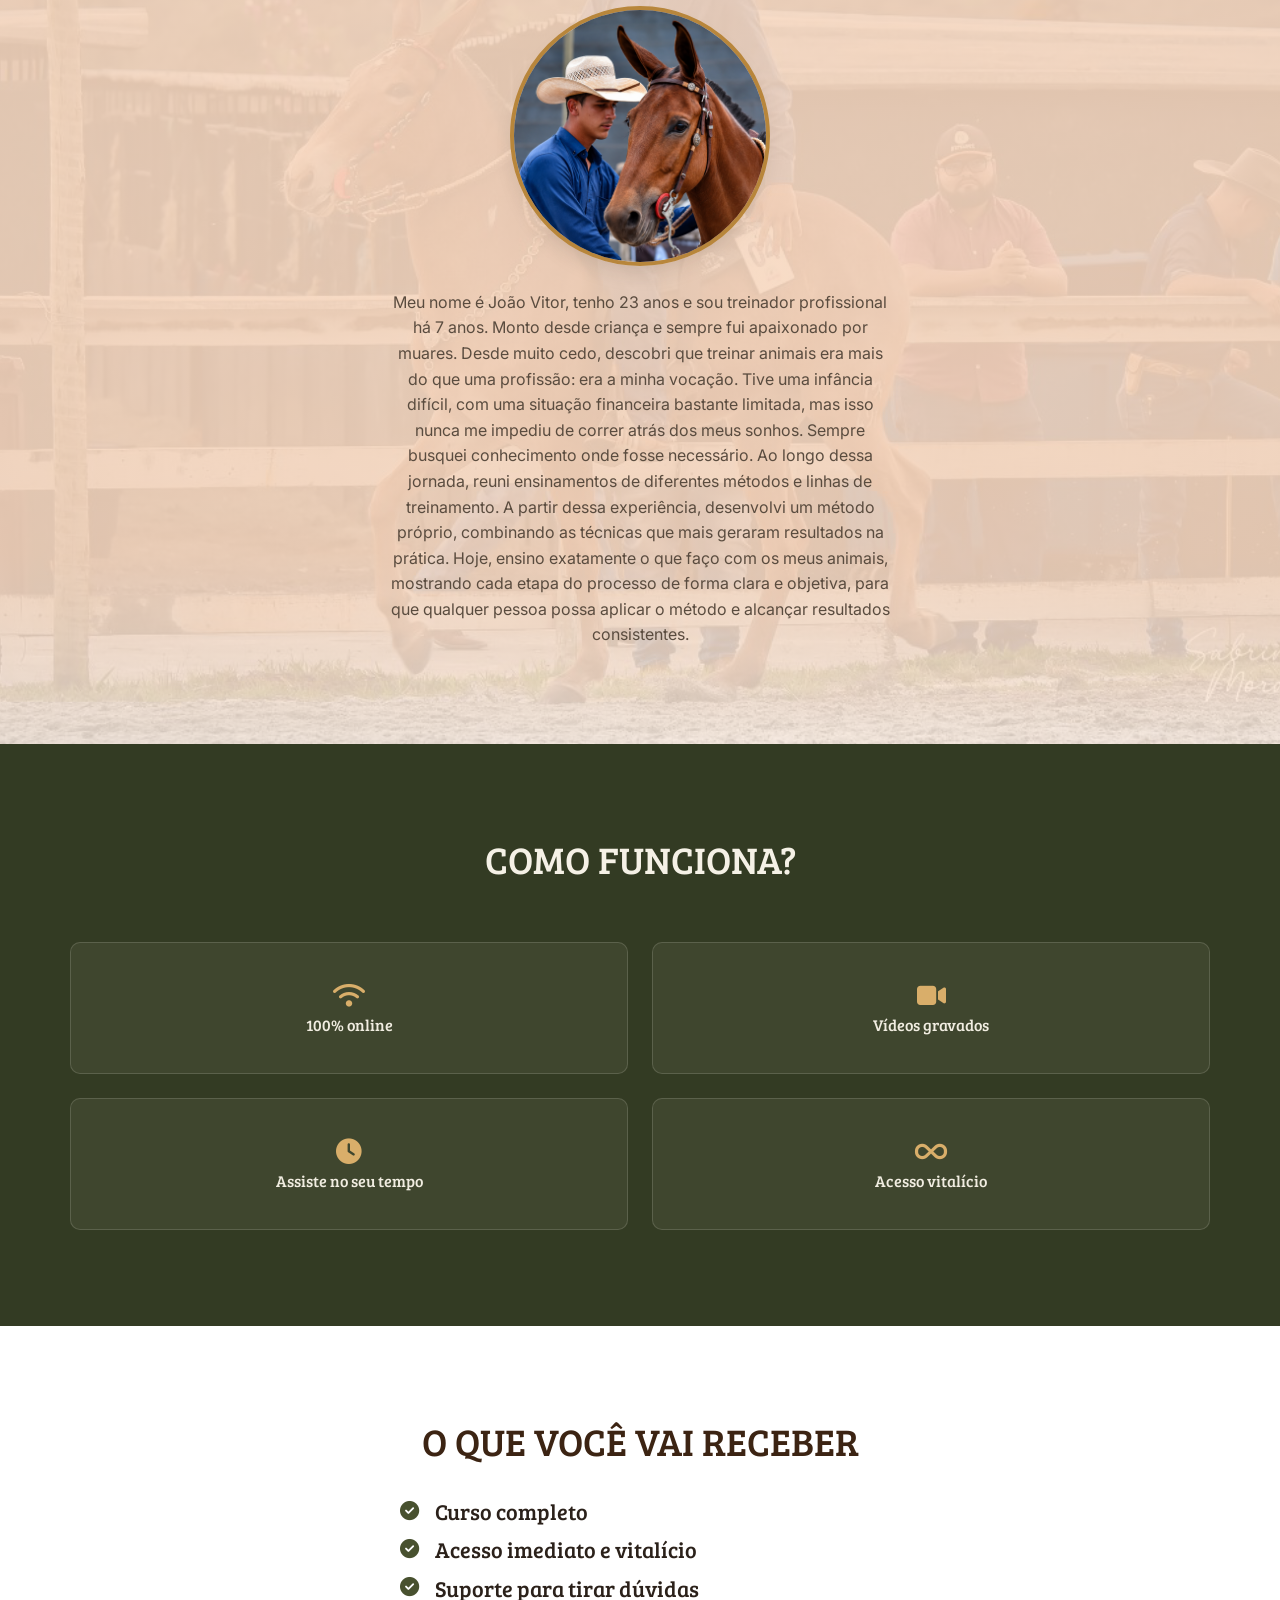
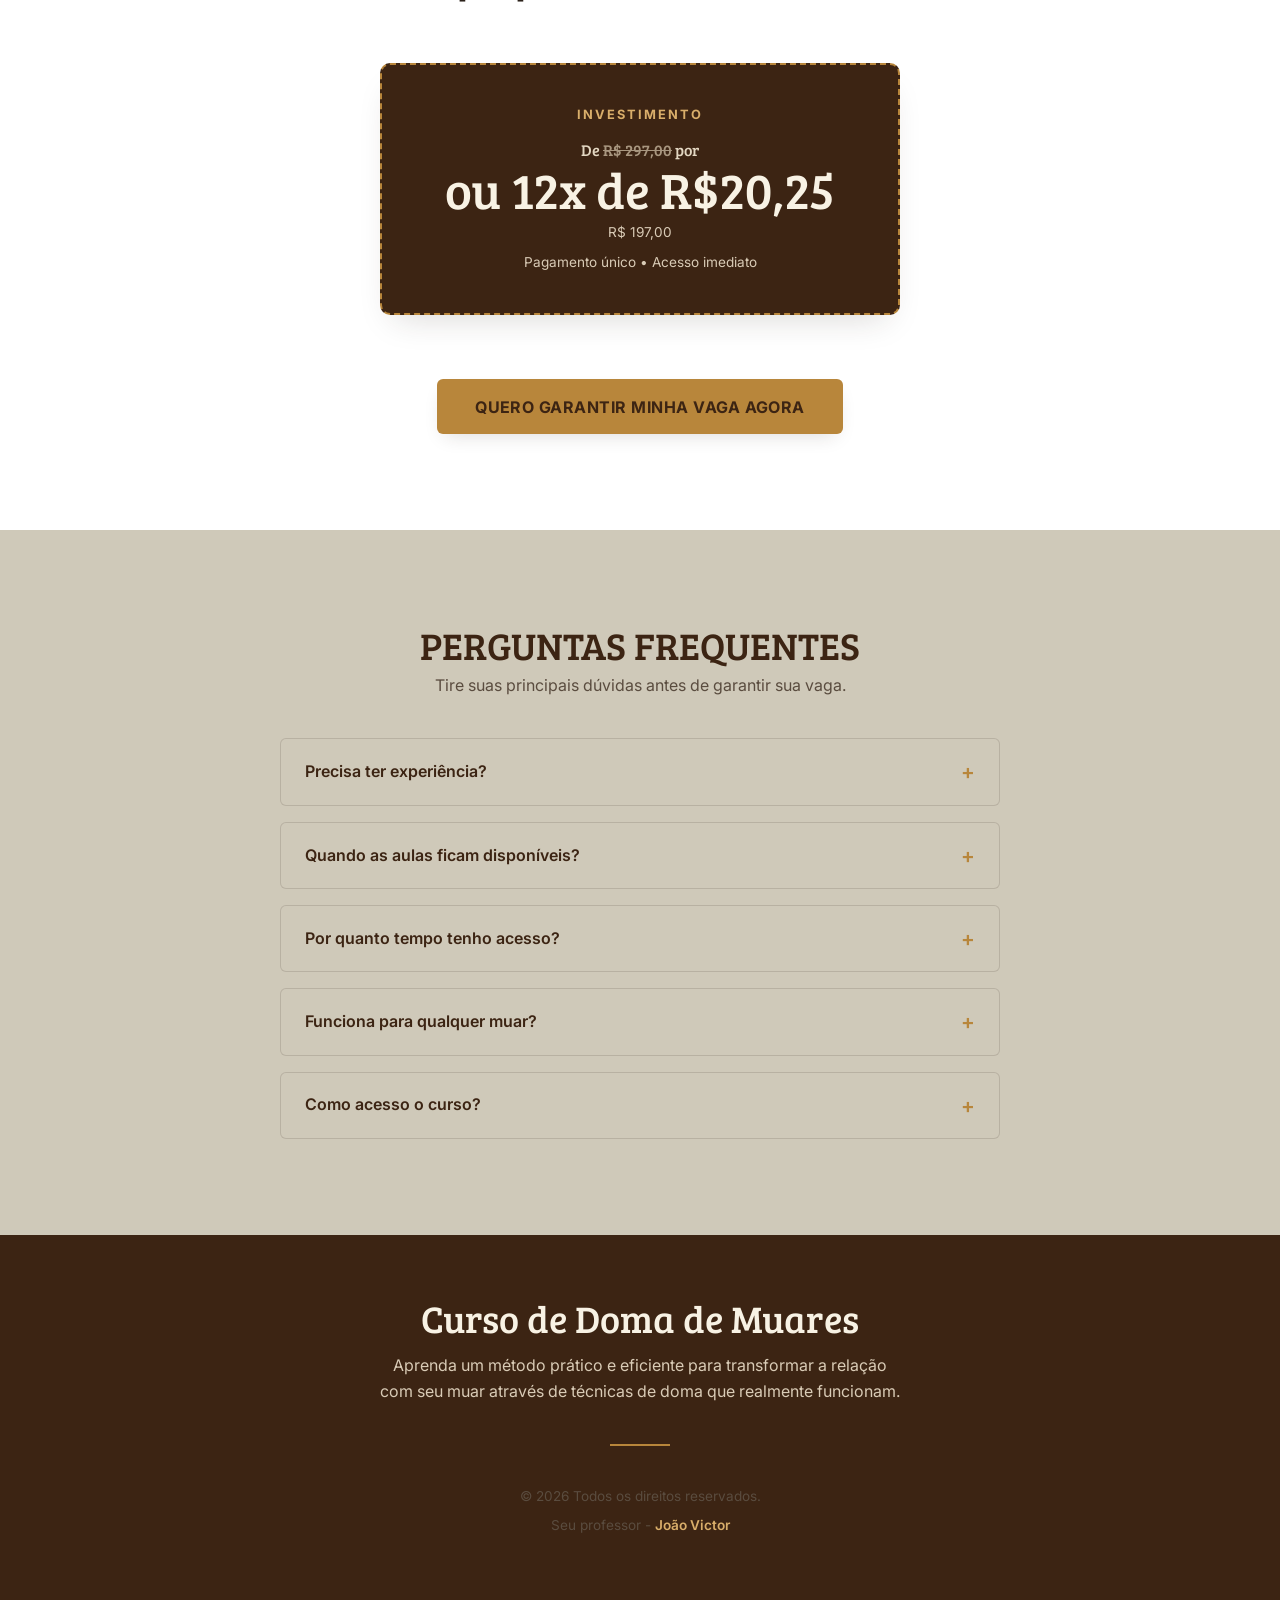
==== commit c8a8172a: "Mudança na primeria sessão, tamanho do h1" ====
--- a/inicio/index.html
+++ b/inicio/index.html
@@ -60,7 +60,7 @@
         <!-- PRIMEIRA SESSÃO -->
         <section id="header">
 
-            <h1>Aprenda flexionamentos avançados e conquiste a leveza no bocado e o estilo que todo criador admira.</h1>
+            <h1>Domine os flexionamentos avançados e transforme qualquer animal em referência de leveza e presença.</h1>
 
             <iframe 
     width="560"
@@ -94,7 +94,7 @@
 
             <h1>Seu muar tem potencial. Faltava só o método certo para ele virar referência.</h1>
 
-            <p>Domine os flexionamentos avançados e transforme qualquer animal em referência de leveza e presença.</p>
+            <!-- <p>Domine os flexionamentos avançados e transforme qualquer animal em referência de leveza e presença.</p> -->
         </section>
 
         <!-- SEGUNDA SESSÃO -->
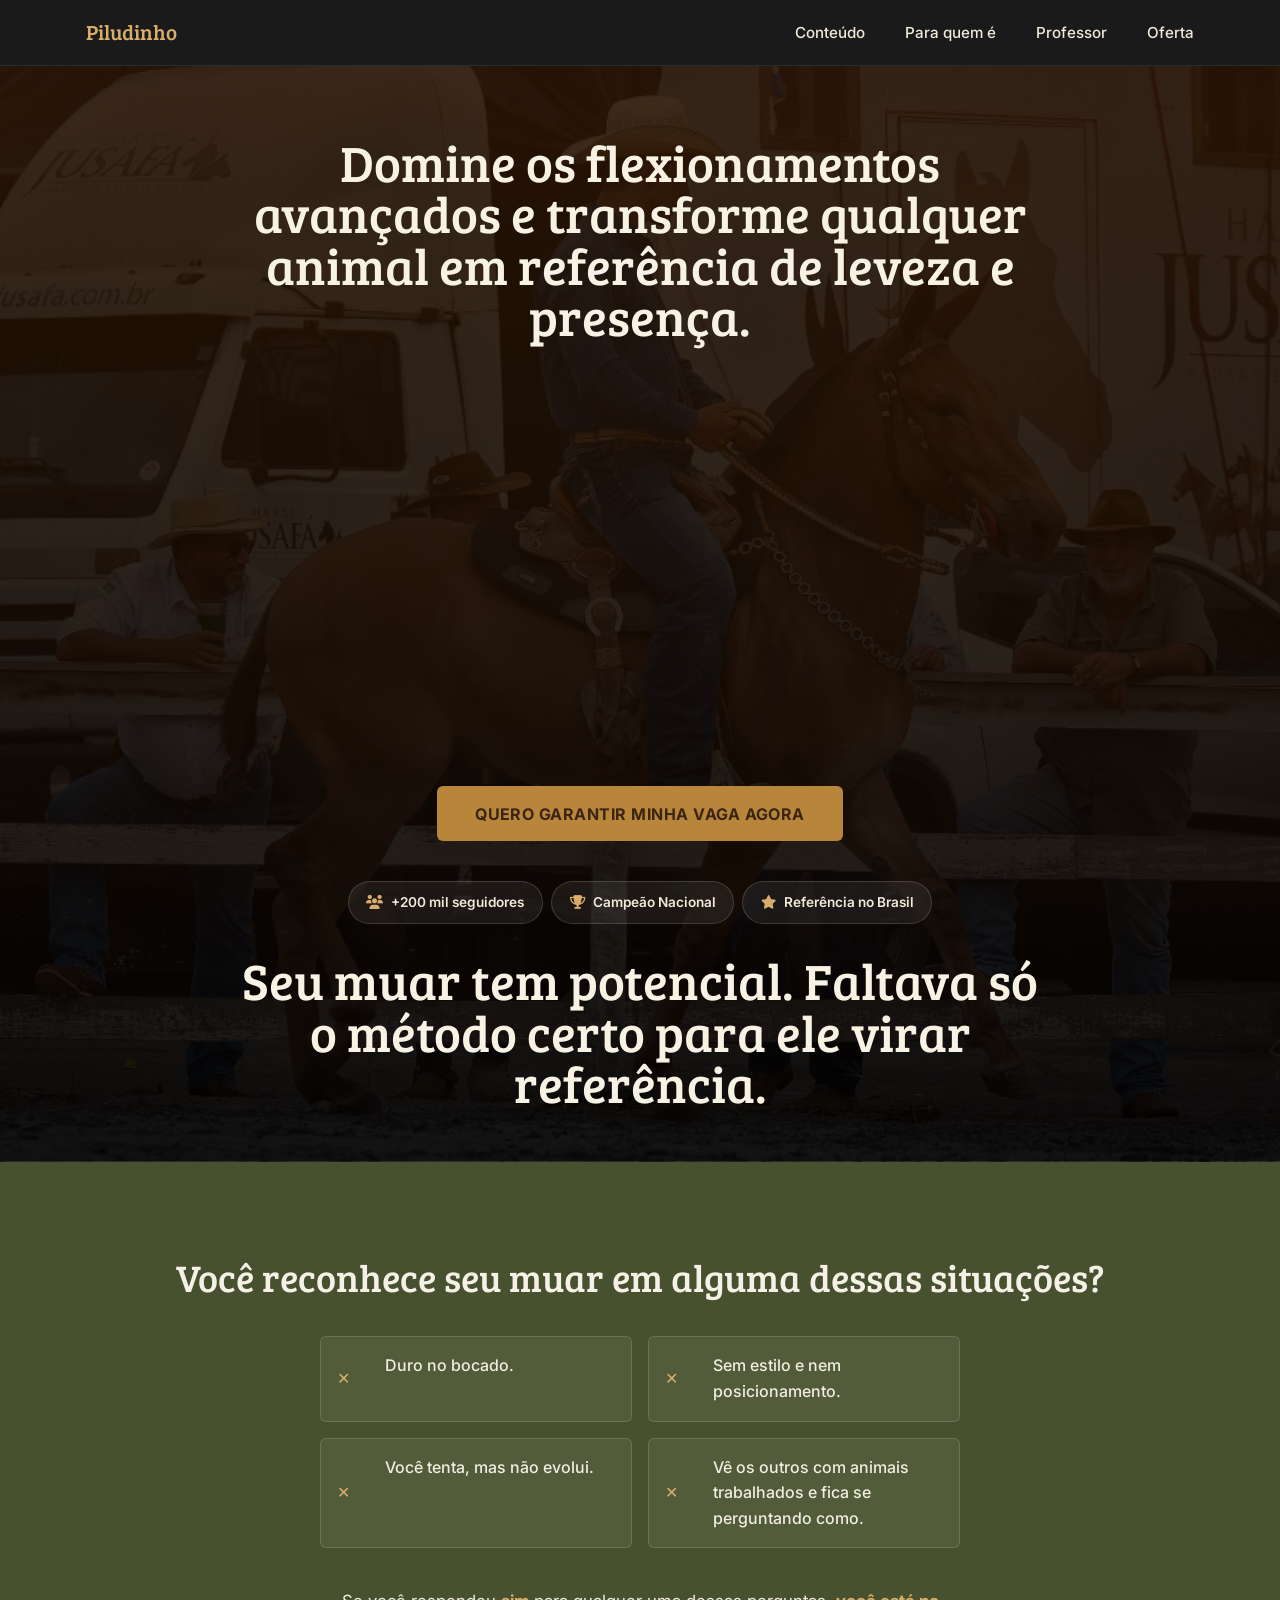
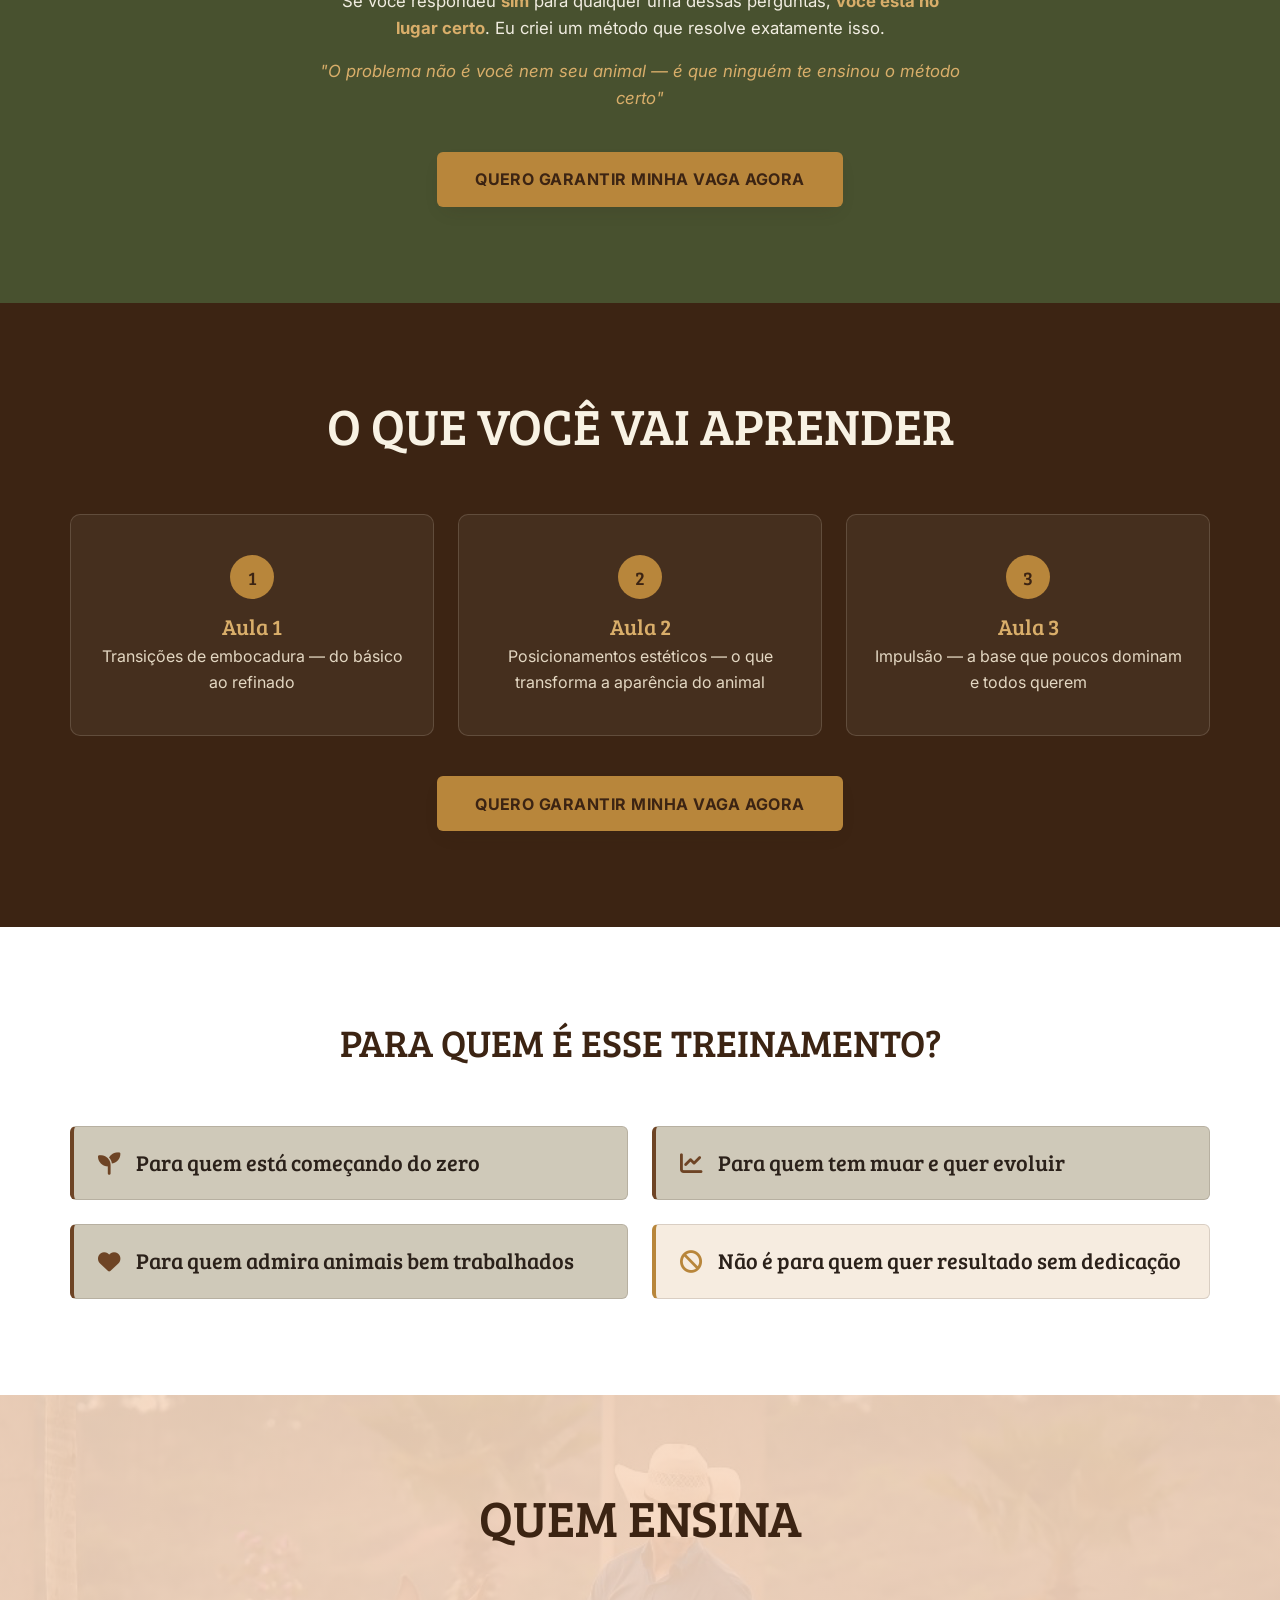
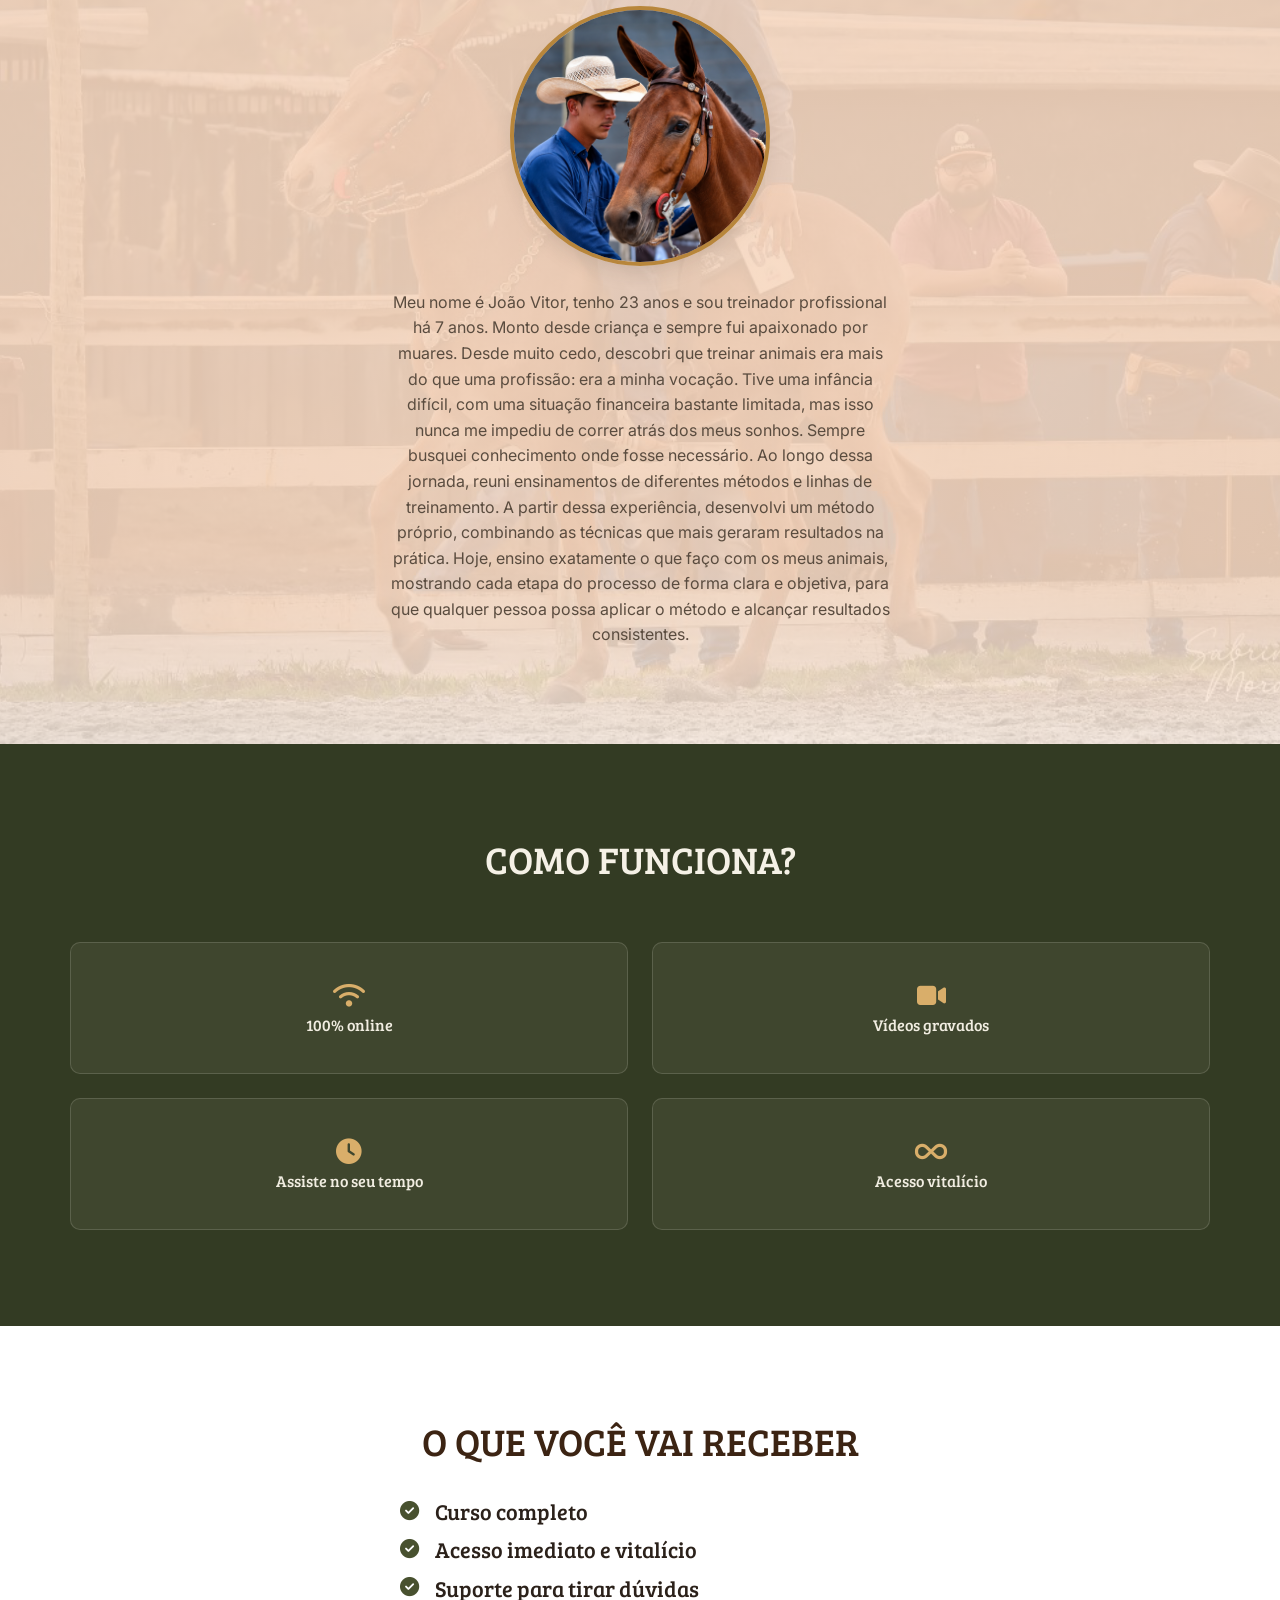
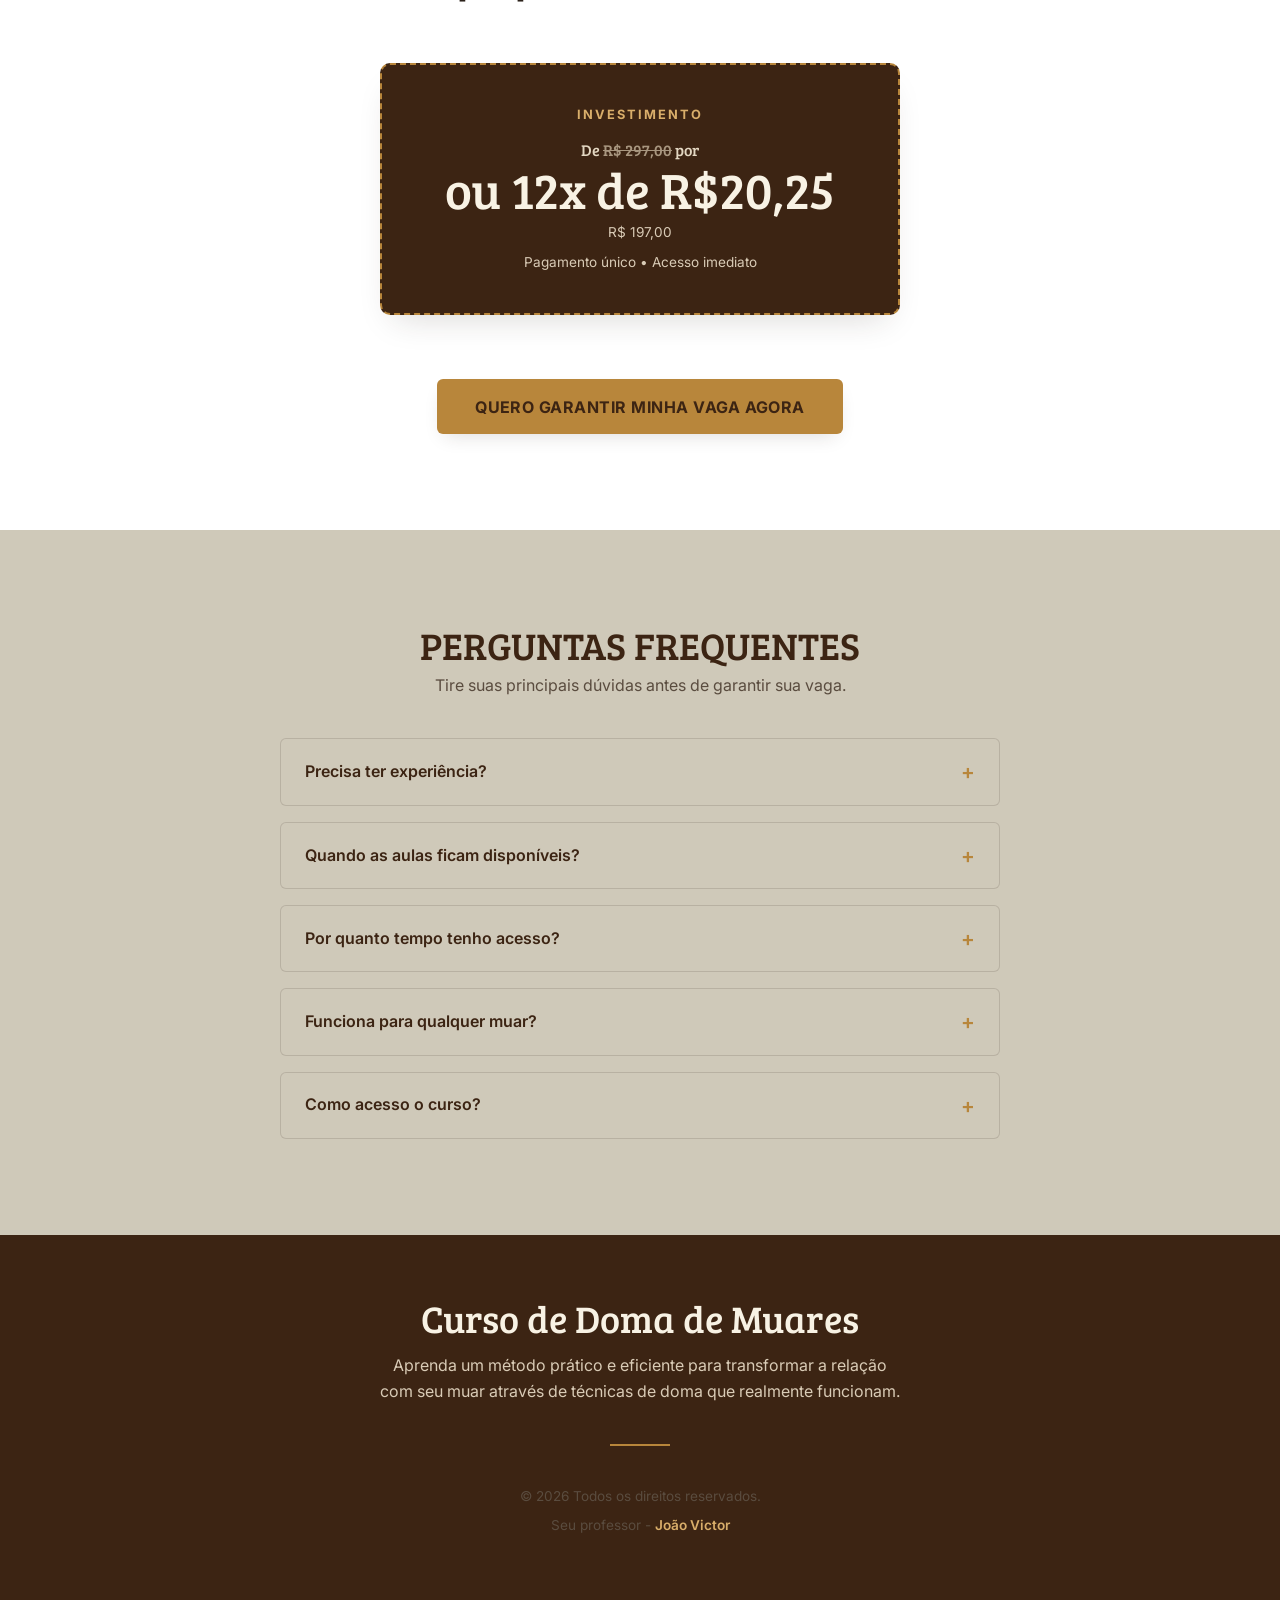
==== commit 7612a073: "Alteração de nome do Header na pg alternativa" ====
--- a/inicio/index.html
+++ b/inicio/index.html
@@ -41,7 +41,7 @@
 
     <header>
         <nav class="navbar">
-            <a href="#" class="logo">João Victor</a>
+            <a href="#" class="logo">Piludinho</a>
 
             <button class="menuBotao">
                 <i class="fa-solid fa-bars"></i>
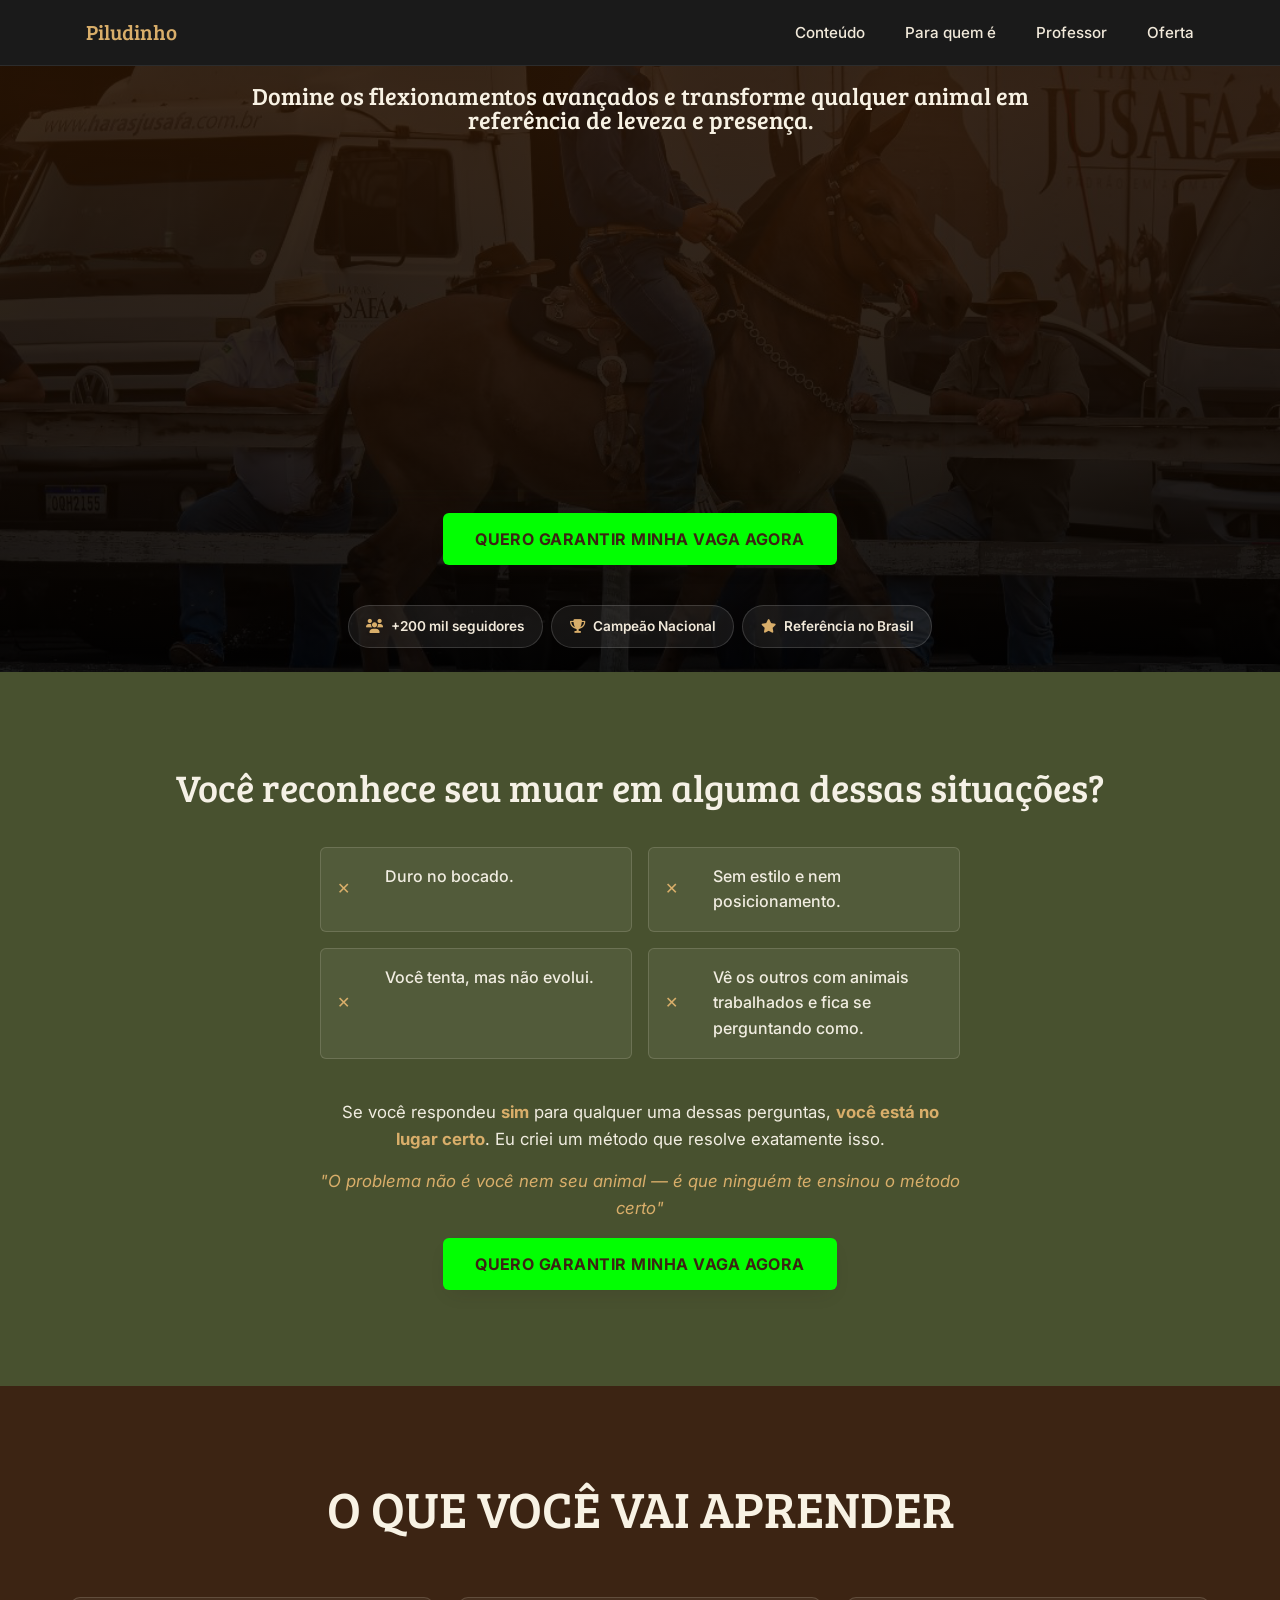
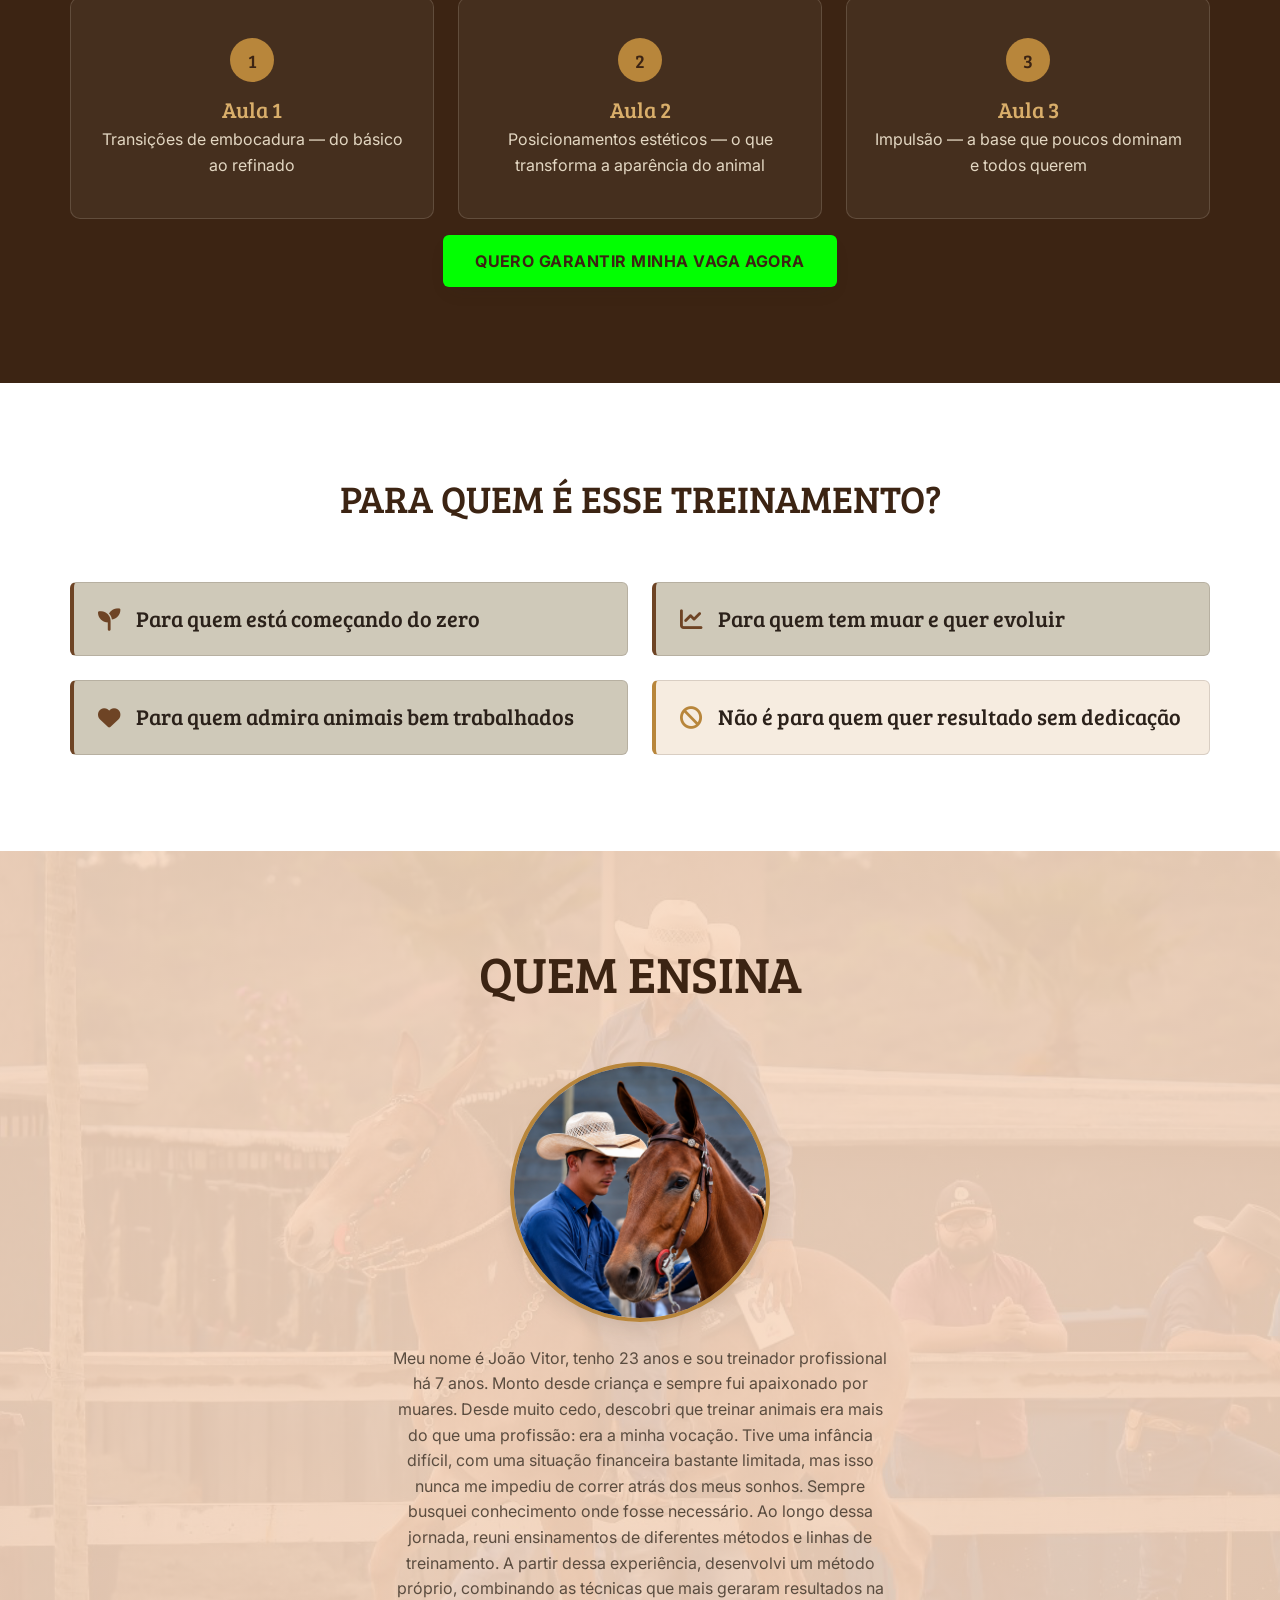
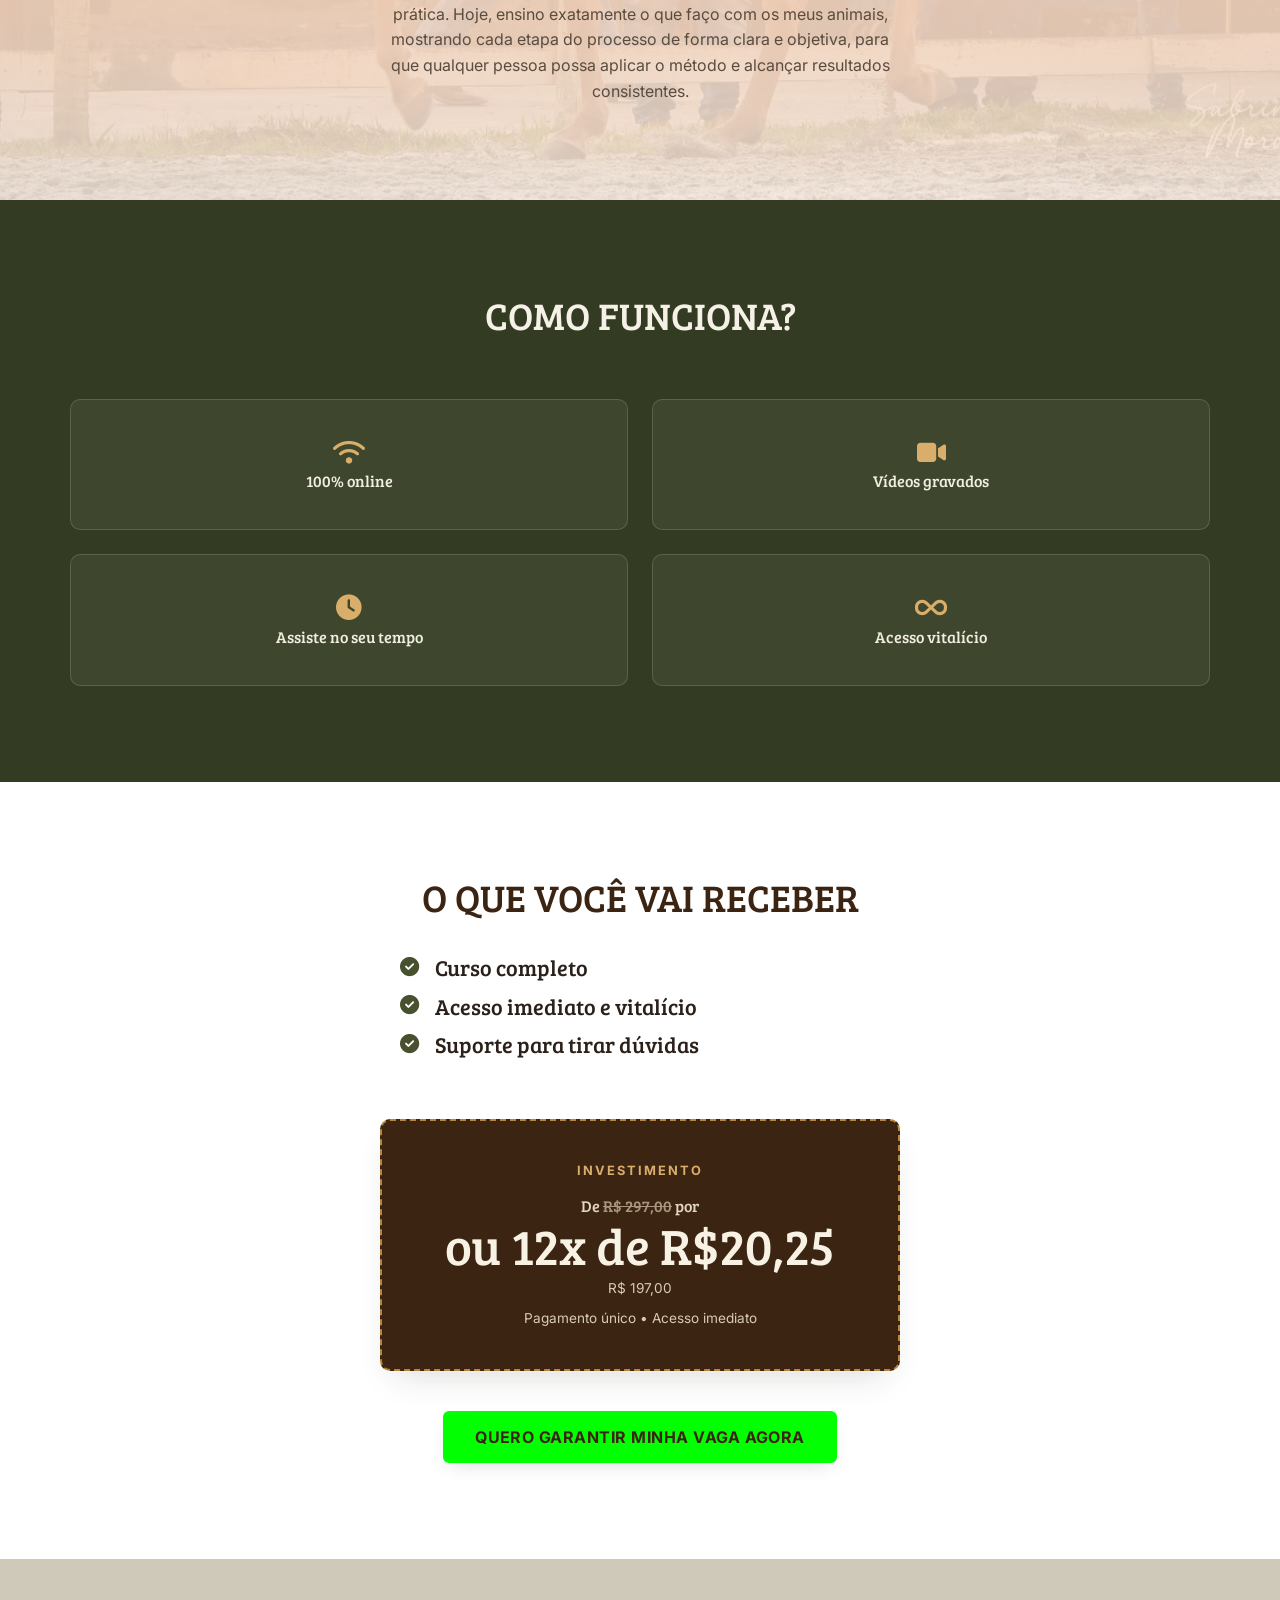
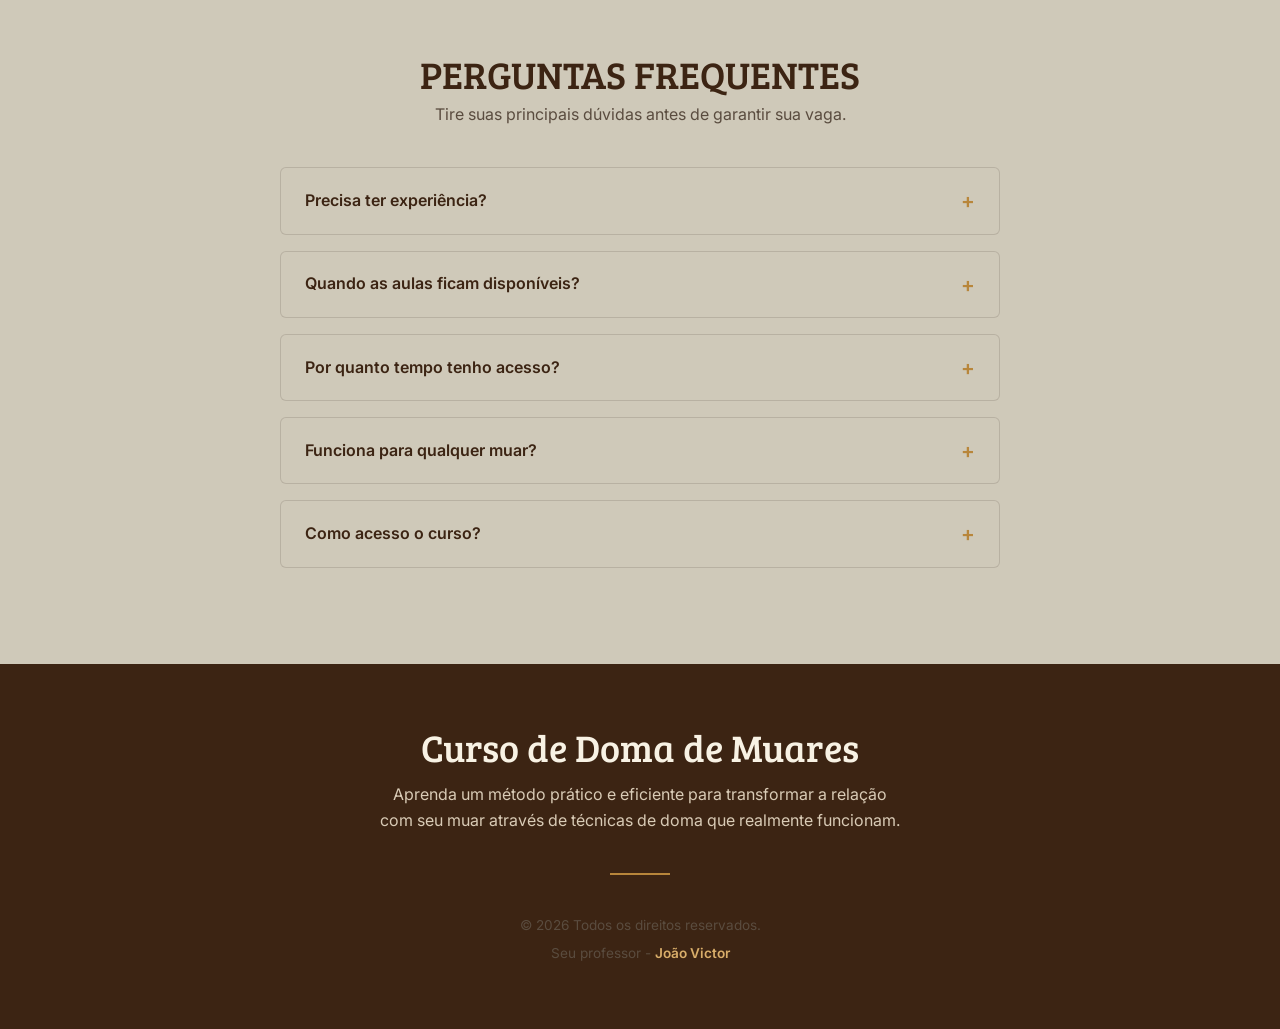
==== commit e8c3f3c3: "Correção de tamanho do Header" ====
--- a/inicio/index.html
+++ b/inicio/index.html
@@ -92,7 +92,7 @@
                 </li>
             </ul>
 
-            <h1>Seu muar tem potencial. Faltava só o método certo para ele virar referência.</h1>
+            <!-- <h1>Seu muar tem potencial. Faltava só o método certo para ele virar referência.</h1> -->
 
             <!-- <p>Domine os flexionamentos avançados e transforme qualquer animal em referência de leveza e presença.</p> -->
         </section>
--- a/inicio/style.css
+++ b/inicio/style.css
@@ -49,6 +49,8 @@
   --cor-texto: #2b211a;          /* quase-preto quente, não #000 puro */
   --cor-texto-suave: #5a4c3f;
 
+  --corBotao:rgb(2, 255, 2);
+
   --cor-couro: #6e4425;          /* marca — botões, títulos de destaque */
   --cor-couro-escuro: #3c2413;   /* seções escuras, header, footer */
   --cor-couro-claro: #8a5c37;
@@ -179,22 +181,22 @@
     transform: scale(1);
     box-shadow:
       0 8px 20px -8px var(--cor-sombra),
-      0 0 0 0 rgba(184, 134, 59, 0.45);
+      0 0 0 0 rgba(3, 250, 52, 0.45);
   }
   50% {
     transform: scale(1.035);
     box-shadow:
       0 8px 20px -8px var(--cor-sombra),
-      0 0 22px 6px rgba(184, 134, 59, 0.5);
+      0 0 22px 6px rgba(0, 255, 47, 0.5);
   }
 }
 
 .botao {
   display: block;
   width: fit-content;
-  margin: var(--esp-4) auto 0;
-  padding: 1.1rem 2.4rem;
-  background-color: var(--cor-latao);
+  margin: var(--esp-2) auto 0;
+  padding: 1rem 2rem;
+  background-color: var(--corBotao);
   color: var(--cor-couro-escuro);
   font-family: var(--fonte-corpo);
   font-weight: 700;
@@ -314,7 +316,7 @@
    
 #header {
   /* background: linear-gradient(180deg, var(--cor-couro-escuro) 0%, var(--cor-couro) 100%); */
-  padding-top: var(--esp-4);
+  padding-top: var(--esp-1);
   padding-bottom: var(--esp-3);
   text-align: center;
 }
@@ -322,12 +324,13 @@
 #header h1 {
   color: #f8f2e4;
   max-width: 820px;
-  margin: 30px auto;
+  margin: 10px auto;
+  font-size: 1.5rem;
 }
 
 #header p {
   max-width: 640px;
-  margin: var(--esp-3) auto 0;
+  margin: var(--esp-1) auto 0;
   color: #e3d7c2;
   font-size: 1.05rem;
 }
@@ -485,7 +488,7 @@
   border-radius: var(--raio);
   border: none;
   box-shadow: 0 12px 24px -10px var(--cor-sombra);
-  margin-top: 30px;
+  margin-top: 10px;
 }
 
 #professor > p {
@@ -772,7 +775,7 @@
 }
 
 #oferta .botao {
-  margin-top: var(--esp-5);
+  margin-top: var(--esp-4);
 }
 
 /* --------------------------------------------------------------------------
